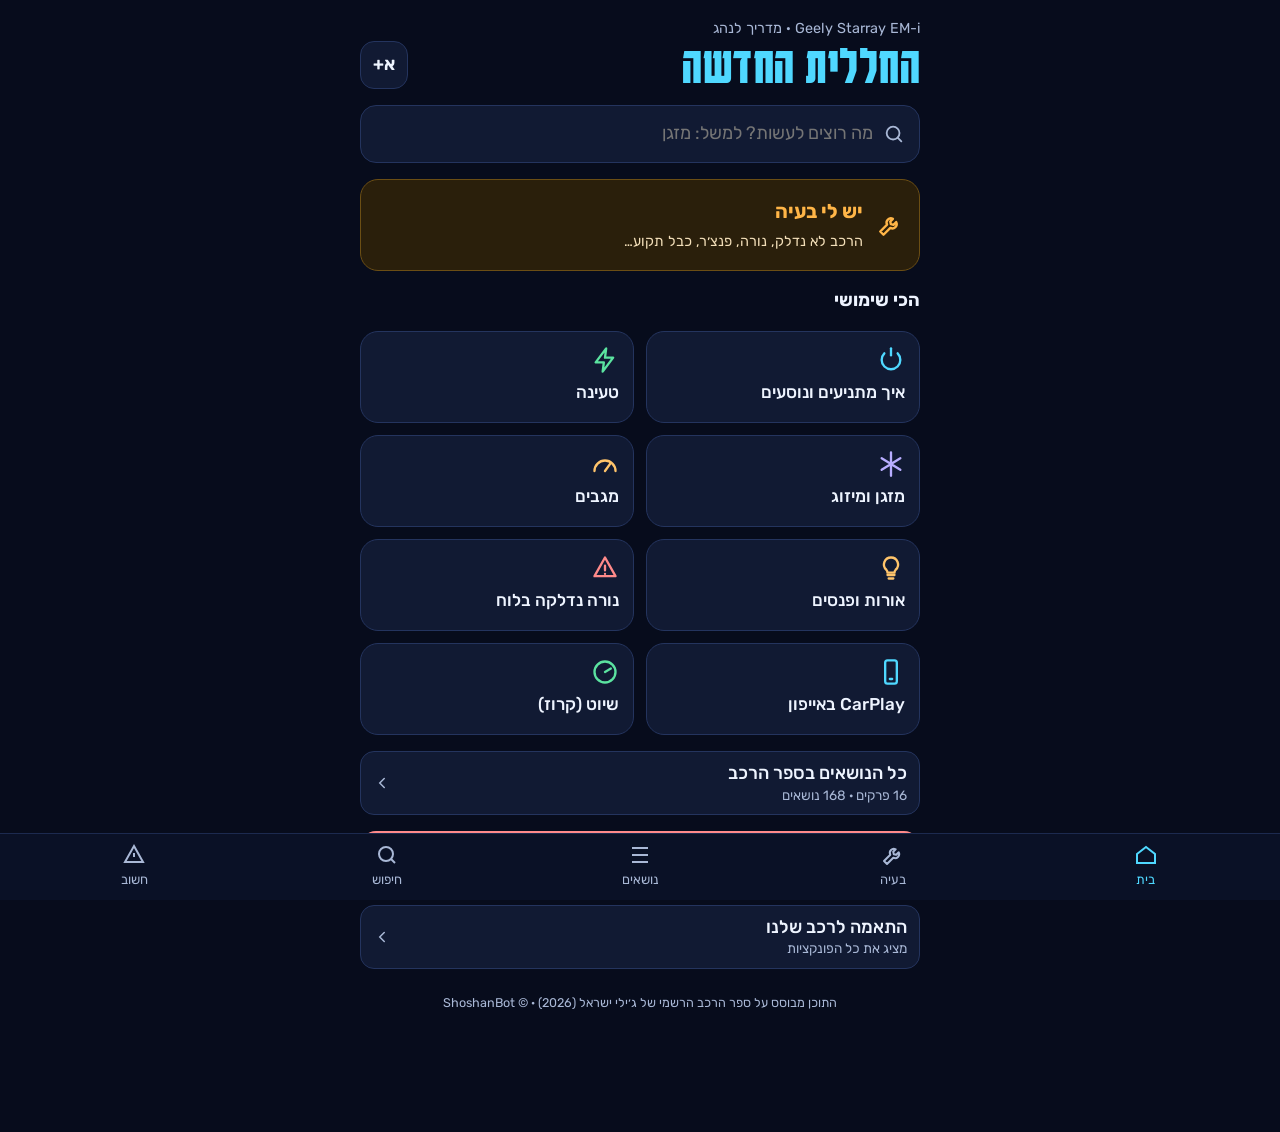
==== starray/index.html @ 2df51209 "Add starray: Hebrew car guide PWA for Geely Starray EM-i (separate app under /starray/) Co-Authored-" ====
<!doctype html>
<html lang="he" dir="rtl">
<head>
<meta charset="utf-8">
<meta name="viewport" content="width=device-width, initial-scale=1, viewport-fit=cover">
<title>החללית החדשה</title>
<meta name="claude:viewport-fit-sides" content="cover">
<meta name="apple-mobile-web-app-capable" content="yes">
<meta name="apple-mobile-web-app-status-bar-style" content="black-translucent">
<meta name="apple-mobile-web-app-title" content="החללית">
<meta name="theme-color" content="#070C1C">
<link rel="manifest" href="manifest.webmanifest">
<link rel="apple-touch-icon" href="icon-180.png">
<link rel="preconnect" href="https://fonts.googleapis.com">
<link rel="preconnect" href="https://fonts.gstatic.com" crossorigin>
<link rel="stylesheet" href="https://fonts.googleapis.com/css2?family=Karantina:wght@700&family=Rubik:wght@400;500;700&display=swap">
<style>
/* Layout: one phone column, screens swapped by hash; fixed tab bar at the bottom. Single dark "cockpit at night" look. */
:root{
  --bg:#070C1C; --panel:#111A33; --panel-2:#0E1630; --line:#24345E; --ink:#EEF4FF; --muted:#A9B8D6;
  --signal:#4FD8FF; --signal-ink:#02202B; --ok:#5BE3A0; --ok-bg:#0F2A24; --ok-line:#1F5A49;
  --warn:#FFB547; --warn-bg:#2A1F0B; --warn-line:#6B4E14; --warn-ink:#F3DFB9;
  --bad:#FF8A8A; --bad-ink:#3A0A0A; --bad-bg:#2A0E12; --bad-line:#6B1F28;
  --violet:#B8ADFF; --violet-bg:#2A2350;
  --f-display:"Karantina","Rubik","Arial Hebrew",sans-serif;
  --f-body:"Rubik","Arial Hebrew","Segoe UI",Arial,sans-serif;
  --fs:18px;
  color-scheme:dark;
}
*,*::before,*::after{box-sizing:border-box}
[hidden]{display:none!important}
html{background:var(--bg);-webkit-text-size-adjust:100%}
body{margin:0;background:var(--bg);color:var(--ink);font-family:var(--f-body);font-size:var(--fs);line-height:1.55;
  padding-left:max(16px,env(safe-area-inset-left,0px));padding-right:max(16px,env(safe-area-inset-right,0px));padding-block:0}
body::before{content:"";position:fixed;inset:0 0 auto;height:env(safe-area-inset-top,0px);z-index:10;background:var(--bg)}
.wrap{max-width:560px;margin:0 auto;padding-block:18px 120px;display:flex;flex-direction:column;gap:16px}
a{color:var(--signal)}
button{font:inherit;color:inherit}
:focus-visible{outline:3px solid var(--signal);outline-offset:2px;border-radius:8px}
h1,h2,h3{margin:0;text-wrap:balance}
.brand{display:flex;align-items:flex-end;justify-content:space-between;gap:12px}
.brand h1{font-family:var(--f-display);font-size:3em;line-height:.9;color:var(--signal);font-weight:700;letter-spacing:.5px}
.sub{color:var(--muted);font-size:.8em}
.title{font-family:var(--f-display);font-size:2.4em;line-height:1;color:var(--signal)}
.iconbtn{min-width:48px;height:48px;border-radius:14px;background:var(--panel);border:1px solid var(--line);display:inline-flex;align-items:center;justify-content:center;cursor:pointer;padding:0 10px;font-weight:700;color:var(--ink)}
.search{display:flex;align-items:center;gap:10px;background:var(--panel);border:1px solid var(--line);border-radius:16px;padding:0 14px;min-height:58px}
.search input{flex:1;min-width:0;background:transparent;border:0;color:var(--ink);font:inherit;font-size:1em;outline:none;padding:12px 0}
.search:focus-within{border-color:var(--signal)}
.alert{display:flex;gap:12px;align-items:center;border-radius:16px;padding:14px 16px;text-decoration:none}
.alert.warn{background:var(--warn-bg);border:1px solid var(--warn-line);color:var(--warn-ink)}
.alert.bad{background:var(--bad-bg);border:1px solid var(--bad-line);color:var(--bad)}
.alert strong{display:block}
.h2{font-size:1em;font-weight:700;color:var(--ink)}
.tiles{display:grid;grid-template-columns:repeat(2,minmax(0,1fr));gap:12px}
.tile{display:flex;flex-direction:column;gap:8px;text-decoration:none;color:var(--ink);background:var(--panel);border:1px solid var(--line);border-radius:18px;padding:14px;min-height:92px}
.tile span{font-weight:500;font-size:.95em;line-height:1.25}
.row{display:flex;align-items:center;gap:12px;text-decoration:none;color:var(--ink);background:var(--panel);border:1px solid var(--line);border-radius:14px;padding:10px 12px;min-height:60px}
.row .txt{display:flex;flex-direction:column;flex:1;min-width:0}
.row .t{font-weight:500;line-height:1.3}
.row .d{font-size:.75em;color:var(--muted);line-height:1.35}
.chev{flex-shrink:0;color:var(--muted)}
.badge{width:38px;height:38px;border-radius:11px;display:flex;align-items:center;justify-content:center;font-weight:700;flex-shrink:0;font-size:.85em}
.thumb{width:92px;height:62px;object-fit:cover;border-radius:10px;flex-shrink:0;background:#E9EEF4}
.thumb.none{display:flex;align-items:center;justify-content:center;background:var(--panel-2);border:1px dashed var(--line);color:var(--muted)}
.list{display:flex;flex-direction:column;gap:10px}
.sos{display:flex;align-items:center;justify-content:center;gap:10px;text-decoration:none;color:var(--bad-ink);background:var(--bad);border-radius:16px;min-height:58px;font-weight:700;font-size:1.05em}
.back{display:inline-flex;align-items:center;gap:6px;color:var(--muted);text-decoration:none;min-height:44px;font-size:.9em}
.top{display:flex;align-items:center;justify-content:space-between;gap:8px}
.pills{display:flex;gap:8px;flex-wrap:wrap}
.pill{font-size:.72em;color:var(--muted);background:var(--panel);border:1px solid var(--line);border-radius:999px;padding:3px 11px}
.lead{margin:0;font-size:1.05em;line-height:1.55}
figure{margin:0;display:flex;flex-direction:column;gap:6px}
figure img{width:100%;height:auto;border-radius:16px;display:block;background:#E9EEF4;cursor:zoom-in}
figcaption{font-size:.72em;color:var(--muted)}
.steps{margin:0;padding:0;list-style:none;display:flex;flex-direction:column;gap:12px}
.steps li{display:flex;gap:12px;align-items:flex-start}
.num{width:30px;height:30px;border-radius:50%;background:var(--signal);color:var(--signal-ink);font-weight:700;display:flex;align-items:center;justify-content:center;flex-shrink:0;font-size:.85em;margin-top:1px}
.note{display:flex;gap:10px;border-radius:14px;padding:12px 14px;line-height:1.5}
.note svg{flex-shrink:0;margin-top:3px}
.note.w{background:var(--warn-bg);border:1px solid var(--warn-line);color:var(--warn-ink)}
.note.t{background:var(--ok-bg);border:1px solid var(--ok-line);color:#CDEFE2}
.chips{display:flex;gap:8px;flex-wrap:wrap}
.chip{font-size:.85em;color:var(--ink);text-decoration:none;background:var(--panel);border:1px solid var(--line);border-radius:999px;padding:8px 14px}
.pager{display:grid;grid-template-columns:repeat(2,minmax(0,1fr));gap:10px}
.pager a{display:flex;align-items:center;justify-content:center;text-align:center;min-height:54px;border-radius:14px;text-decoration:none;font-size:.85em;padding:6px 10px;line-height:1.25}
.pager .prev{background:var(--panel);border:1px solid var(--line);color:var(--ink)}
.pager .next{background:var(--signal);color:var(--signal-ink);font-weight:700}
.star.on svg{fill:var(--warn)}
.res mark{background:transparent;color:var(--signal);font-weight:700}
.empty{color:var(--muted);text-align:center;padding:24px 8px}
.group{display:flex;flex-direction:column;background:var(--panel);border:1px solid var(--line);border-radius:14px}
.group>div{display:flex;justify-content:space-between;align-items:center;gap:10px;padding:12px 14px;border-bottom:1px solid var(--line)}
.group>div:last-child{border-bottom:0}
.callgrid{display:grid;grid-template-columns:repeat(2,minmax(0,1fr));gap:10px}
.call{display:flex;flex-direction:column;gap:2px;text-decoration:none;color:var(--ink);background:var(--panel);border:1px solid var(--line);border-radius:14px;padding:12px;min-height:68px}
.call.red{background:var(--bad);color:var(--bad-ink);border-color:var(--bad)}
.call strong{font-size:.95em}
.call .n{font-size:.85em;opacity:.85;direction:ltr;text-align:right;font-variant-numeric:tabular-nums}
.lights{display:flex;flex-direction:column;gap:8px}
.light{display:flex;align-items:center;gap:12px;border-radius:14px;padding:12px 14px}
.dot{width:16px;height:16px;border-radius:50%;flex-shrink:0}
.form{display:flex;flex-direction:column;gap:12px;background:var(--panel-2);border:1px solid var(--line);border-radius:16px;padding:14px}
.form label{display:flex;flex-direction:column;gap:4px;font-size:.8em;color:var(--muted)}
.form input{font:inherit;font-size:1.1em;color:var(--ink);background:var(--panel);border:1px solid var(--line);border-radius:10px;padding:10px 12px;min-height:48px}
.btn{min-height:50px;border-radius:14px;border:0;background:var(--signal);color:var(--signal-ink);font-weight:700;cursor:pointer;padding:0 18px}
.btn.ghost{background:var(--panel);border:1px solid var(--line);color:var(--ink);font-weight:500}
.foot{color:var(--muted);font-size:.7em;text-align:center;padding-top:8px}
.probbtn{display:flex;align-items:center;gap:14px;text-decoration:none;color:var(--warn-ink);background:var(--warn-bg);border:1px solid var(--warn-line);border-radius:18px;padding:16px;min-height:72px}
.probbtn svg{color:var(--warn);flex-shrink:0}
.probbtn strong{display:block;font-size:1.1em;color:var(--warn)}
.probbtn span span{font-size:.8em}
.say{display:inline-flex;align-items:center;justify-content:center;gap:8px;align-self:flex-start}
.seg{display:grid;grid-template-columns:repeat(3,minmax(0,1fr));gap:8px}
.segb{display:flex;flex-direction:column;gap:2px;align-items:flex-start;text-align:right;background:var(--panel);border:1px solid var(--line);border-radius:14px;padding:10px;cursor:pointer;min-height:76px}
.segb span{font-size:.7em;color:var(--muted);line-height:1.3}
.segb.on{border:2px solid var(--signal);background:var(--panel-2)}
.segb.on strong{color:var(--signal)}
.sw{appearance:none;-webkit-appearance:none;width:52px;height:30px;border-radius:999px;background:var(--line);position:relative;cursor:pointer;flex-shrink:0;margin:0}
.sw::after{content:"";position:absolute;top:3px;right:3px;width:24px;height:24px;border-radius:50%;background:var(--ink);transition:transform .15s}
.sw:checked{background:var(--ok)}
.sw:checked::after{transform:translateX(-22px)}
nav.tabs{position:fixed;left:0;right:0;bottom:0;z-index:20;display:grid;grid-template-columns:repeat(5,minmax(0,1fr));background:#0A1126;border-top:1px solid #1C2A4F;
  padding:6px max(8px,env(safe-area-inset-right,0px)) calc(6px + env(safe-area-inset-bottom,0px)) max(8px,env(safe-area-inset-left,0px))}
nav.tabs a{display:flex;flex-direction:column;align-items:center;justify-content:center;gap:3px;min-height:54px;text-decoration:none;color:var(--muted);font-size:13px}
nav.tabs a.on{color:var(--signal)}
.lb{position:fixed;inset:0;z-index:50;background:rgba(2,5,14,.96);display:flex;flex-direction:column;
  padding:calc(10px + env(safe-area-inset-top,0px)) max(10px,env(safe-area-inset-right,0px)) calc(10px + env(safe-area-inset-bottom,0px)) max(10px,env(safe-area-inset-left,0px))}
.lb .bar{display:flex;justify-content:space-between;gap:10px}
.lb .sc{flex:1;overflow:auto;-webkit-overflow-scrolling:touch;display:flex;align-items:flex-start;justify-content:center;margin-top:10px}
.lb img{width:100%;max-width:none;height:auto;border-radius:8px;background:#fff}
.lb.big img{width:220%}
@media (prefers-reduced-motion:no-preference){.screen{animation:in .18s ease-out}@keyframes in{from{opacity:.4;transform:translateY(4px)}to{opacity:1;transform:none}}}
</style>

<style>:root{padding-top:env(safe-area-inset-top,0px);padding-bottom:env(safe-area-inset-bottom,0px)}img{max-width:100%}</style>
</head>
<body>
<div class="wrap" id="app" dir="rtl"></div>
<nav class="tabs" dir="rtl" aria-label="ניווט ראשי">
  <a href="#home" data-tab="home"><svg aria-hidden="true" width="24" height="24" viewBox="0 0 24 24" fill="none" stroke="currentColor" stroke-width="2"><path d="M3 11l9-7 9 7v9H3z"/></svg>בית</a>
  <a href="#problems" data-tab="problems"><svg aria-hidden="true" width="24" height="24" viewBox="0 0 24 24" fill="none" stroke="currentColor" stroke-width="2" stroke-linecap="round" stroke-linejoin="round"><path d="M14.7 6.3a4 4 0 0 0-5.4 5.4L3 18l3 3 6.3-6.3a4 4 0 0 0 5.4-5.4l-2.5 2.5-2.4-.6-.6-2.4z"/></svg>בעיה</a>
  <a href="#topics" data-tab="topics"><svg aria-hidden="true" width="24" height="24" viewBox="0 0 24 24" fill="none" stroke="currentColor" stroke-width="2"><path d="M4 5h16M4 12h16M4 19h16"/></svg>נושאים</a>
  <a href="#search" data-tab="search"><svg aria-hidden="true" width="24" height="24" viewBox="0 0 24 24" fill="none" stroke="currentColor" stroke-width="2"><circle cx="11" cy="11" r="7"/><path d="M20 20l-4-4"/></svg>חיפוש</a>
  <a href="#important" data-tab="important"><svg aria-hidden="true" width="24" height="24" viewBox="0 0 24 24" fill="none" stroke="currentColor" stroke-width="2"><path d="M12 3l9 16H3z"/><path d="M12 10v4M12 17h.01"/></svg>חשוב</a>
</nav>
<div class="lb" id="lb" hidden dir="rtl">
  <div class="bar"><button class="iconbtn" id="lbClose" type="button">סגור ✕</button><button class="iconbtn" id="lbZoom" type="button">הגדל</button></div>
  <div class="sc"><img id="lbImg" alt=""></div>
</div>

<script id="data" type="application/json">{"chapters": [{"name": "מידע כללי", "sub": "סקירת הרכב מבחוץ ומבפנים"}, {"name": "נהיגה בטוחה", "sub": "חגורות, כריות אוויר, ילדים"}, {"name": "כניסה ויציאה", "sub": "מפתח, נעילה, תא מטען"}, {"name": "לפני הנהיגה", "sub": "מושב, הגה, מראות, מגבים"}, {"name": "תאורה", "sub": "אורות, איתות, מהבהבים"}, {"name": "לוח מחוונים", "sub": "שעונים ונורות אזהרה"}, {"name": "הכרת הרכב", "sub": "חימום מושבים, טעינת טלפון"}, {"name": "התנעה ונהיגה", "sub": "הילוכים, מצבי נהיגה, בלמים"}, {"name": "מערכות עזר לנהיגה", "sub": "שיוט, נתיב, התרעות"}, {"name": "עזר חניה", "sub": "חיישנים ומצלמות"}, {"name": "מיזוג אוויר", "sub": "מזגן, הפשרה, אוורור"}, {"name": "מולטימדיה", "sub": "ניווט, טלפון, CarPlay"}, {"name": "טעינה", "sub": "טעינה, אנרגיה, תזמון"}, {"name": "שירות ותחזוקה", "sub": "נוזלים, צמיגים, נתיכים"}, {"name": "במקרה חירום", "sub": "פנצ'ר, גרירה, התנעה"}, {"name": "מפרט טכני", "sub": "מידות ונתונים"}], "items": [{"id": 1, "ci": 0, "title": "הקדמה", "page": 5, "imgs": [], "s": "ספר הרכב מתאר את כל הגרסאות של הסטאריי. ייתכן שחלק מהדברים לא קיימים ברכב שלכם, או נראים מעט אחרת אחרי עדכון תוכנה.", "st": ["ברכב שני מצברים: סוללה גדולה שמניעה את הרכב, ומצבר קטן של 12V להפעלת האורות, המסך והמערכות.", "כדאי לצאת לנסיעה עם סוללה טעונה. כשהסוללה מתרוקנת, הרכב ממשיך לנסוע על המנוע בבנזין.", "עדכוני תוכנה מגיעים לרכב באוויר. לפני כל עדכון מופיעה במסך בקשת אישור."], "w": ["הרכב מכיל רכיבי מתח גבוה (בצבע כתום). לא נוגעים ולא מפרקים אותם."], "t": "", "k": "הקדמה עדכון תוכנה מצבר סוללה גרסה", "tbl": false}, {"id": 2, "ci": 0, "title": "מידע חשוב לתשומת לבך", "page": 7, "imgs": [], "s": "בספר מופיעים כמה סימנים קבועים שעוזרים להבין עד כמה משהו חשוב.", "st": ["אזהרה – עלול לגרום לפציעה קשה. חשוב מאוד להקפיד.", "מתח גבוה – נוגע לחלקי החשמל של הרכב. אסור לגעת.", "זהירות – עלול לגרום נזק לרכב."], "w": [], "t": "", "k": "סימנים אזהרה זהירות מתח גבוה", "tbl": false}, {"id": 3, "ci": 0, "title": "תיאור", "page": 8, "imgs": [], "s": "הסבר לסימנים שבאיורים ובכותרות של הספר.", "st": ["כוכבית (*) ליד שם של פונקציה פירושה שהיא קיימת רק בחלק מהדגמים.", "חץ ישר באיור מראה לאן להזיז. חץ מעוגל מראה לאן לסובב."], "w": [], "t": "", "k": "כוכבית סימנים איורים", "tbl": false}, {"id": 4, "ci": 0, "title": "מקליט נתוני אירועים (EDR)", "page": 8, "imgs": [], "s": "ברכב יש 'קופסה שחורה' (EDR) ששומרת נתונים ברגע של תאונה, כמו מהירות והאם בלמו.", "st": ["המידע נשמר רק בתאונה, ולא בנסיעה רגילה.", "רק גורם מורשה עם ציוד מיוחד יכול לקרוא אותו."], "w": [], "t": "", "k": "קופסה שחורה EDR תאונה נתונים", "tbl": false}, {"id": 5, "ci": 0, "title": "סקירה כללית", "page": 9, "imgs": ["f005_1.jpg"], "s": "מפה של הרכב מבחוץ – מה נמצא איפה.", "st": ["שקע הטעינה החשמלית ופתח הדלק נמצאים בצדדים שונים של הרכב – כדאי לזכור איזה בצד שמאל ואיזה בימין.", "מאחור: מגב אחורי ופנס אחורי משולב.", "בחזית ומאחור יש כיסוי קטן לווו גרירה."], "w": [], "t": "", "k": "חוץ שקע טעינה פתח דלק מראות מגב סקירה", "tbl": false}, {"id": 6, "ci": 0, "title": "סקירת פנים הרכב", "page": 10, "imgs": ["f006_1.jpg"], "s": "מפה של תא הנהג – איפה כל דבר.", "st": ["משמאל להגה – ידית התאורה והמגבים.", "מול הנהג – מסך המחוונים (מהירות, טווח, נוריות).", "באמצע – המסך הגדול של המולטימדיה, דרכו שולטים כמעט בהכול.", "בורר ההילוכים, משטח טעינה אלחוטית לטלפון ומחזיקי כוסות – בקונסולה.", "ידית פתיחת מכסה המנוע – למטה, משמאל לנהג."], "w": [], "t": "", "k": "פנים לוח מסך הגה בורר הילוכים תא כפפות", "tbl": false}, {"id": 7, "ci": 0, "title": "תא מנוע – מבט קדמי", "page": 11, "imgs": ["f007_1.jpg"], "s": "מה רואים כשפותחים את מכסה המנוע.", "st": ["מיכל נוזל לשמשות – זה המיכל היחיד שממלאים בעצמכם.", "מיכל נוזל קירור, נוזל בלמים ושמן מנוע – בודקים רק במוסך או לפי הוראה.", "תיבת נתיכים קדמית."], "w": ["לא לפתוח את מיכל נוזל הקירור כשהמנוע חם."], "t": "", "k": "מכסה מנוע מנוע נוזלים שמן מים מגבים", "tbl": false}, {"id": 8, "ci": 1, "title": "חגורת בטיחות", "page": 12, "imgs": ["f008_1.jpg"], "s": "כל מי שיושב ברכב חייב לחגור חגורה, גם במושב האחורי.", "st": ["יושבים זקוף, והגב צמוד למשענת.", "חגורת הכתף עוברת על הכתף ועל החזה, לא על הצוואר.", "חגורת המותניים צריכה להיות נמוכה, על האגן.", "החגורה צריכה להיות שטוחה, בלי פיתולים."], "w": ["חגורה אחת לאדם אחד בלבד, גם כשמדובר בילדים.", "לא להטות את המושב הרבה לאחור בזמן נסיעה."], "t": "אישה בהריון חוגרת רגיל, אבל את חגורת המותניים מתחת לבטן.", "k": "חגורה חגירה בטיחות הריון", "tbl": false}, {"id": 9, "ci": 1, "title": "חגורת בטיחות תלת נקודתית", "page": 13, "imgs": ["f009_1.jpg", "f009_2.jpg"], "s": "איך חוגרים נכון את החגורה.", "st": ["מושכים את החגורה לאט לרוחב הגוף.", "מכניסים את הלשונית לאבזם עד שנשמעת נקישה.", "מושכים קלות כדי לוודא שהחגורה ננעלה.", "כדי לשחרר, לוחצים על הכפתור האדום שבאבזם."], "w": ["לפני שסוגרים את הדלת, מוודאים שהחגורה לא נתפסה בה."], "t": "אם החגורה נתקעה, משחררים אותה מעט ומושכים שוב, הפעם לאט.", "k": "חגורה אבזם נתקעה שחרור", "tbl": false}, {"id": 10, "ci": 1, "title": "מערכת כריות אוויר", "page": 14, "imgs": [], "s": "כריות האוויר נועדו להוסיף על חגורת הבטיחות, לא להחליף אותה.", "st": ["שומרים מרחק של לפחות 25 ס\"מ מההגה ומלוח המכשירים.", "לא מניחים חפצים על ההגה או על לוח המכשירים שמול הנוסע.", "כרית אוויר שנפתחה מחליפים במוסך מורשה של ג'ילי."], "w": ["אסור להושיב תינוק או ילד במושב הקדמי כשכרית האוויר פועלת.", "כרית אוויר שזה עתה נפתחה חמה. לא לגעת בה."], "t": "", "k": "כרית אוויר airbag בטיחות", "tbl": false}, {"id": 11, "ci": 1, "title": "מיקום כריות האוויר", "page": 15, "imgs": ["f011_1.jpg", "f011_2.jpg", "f011_3.jpg"], "s": "כריות אוויר יש בהגה, מול הנוסע הקדמי ובצדדים.", "st": ["כרית קדמית – במרכז ההגה, ועוד אחת מעל תא הכפפות.", "כריות צד ווילון – בדלתות ובתקרה, להגנה במכה מהצד."], "w": ["לא להישען על לוח המכשירים ולא לשבת על קצה המושב.", "אחרי מכה בחזית, גם אם הכריות לא נפתחו, כדאי לבדוק את הרכב במוסך."], "t": "", "k": "כריות אוויר מיקום צד וילון", "tbl": false}, {"id": 12, "ci": 1, "title": "פתיחת כרית אוויר", "page": 18, "imgs": ["f012_1.jpg", "f012_2.jpg"], "s": "מתי כריות האוויר נפתחות ומתי לא.", "st": ["הכריות הקדמיות נפתחות במכה חזיתית חזקה, ממהירות של בערך 25 קמ\"ש ומעלה.", "כריות הצד נפתחות במכה חזקה מהצד.", "במכה מאחור, במכה קלה או בהתהפכות הן לא בהכרח ייפתחו."], "w": [], "t": "", "k": "כרית אוויר נפתחה תאונה", "tbl": false}, {"id": 13, "ci": 1, "title": "נטרול כרית אוויר", "page": 19, "imgs": ["f013_1.jpg", "f013_2.jpg", "f013_3.jpg"], "s": "כשמושב ילד מותקן מקדימה עם הפנים אחורה, חובה לכבות את כרית האוויר של הנוסע.", "st": ["מכניסים את המפתח המכני למתג כרית האוויר של הנוסע.", "מסובבים את המתג ל-OFF.", "בודקים שנורית הכרית מראה שהיא כבויה.", "כשמוציאים את מושב הילד, מחזירים מיד ל-ON."], "w": ["כשמבוגר יושב מקדימה, הכרית חייבת להיות במצב ON."], "t": "", "k": "כרית אוויר נוסע כיבוי ניתוק מושב ילד", "tbl": false}, {"id": 14, "ci": 1, "title": "בחירת מושב בטיחות לילדים", "page": 21, "imgs": [], "s": "איזה מושב ילד מתאים לאיזה מקום ברכב.", "st": ["המקום הבטוח ביותר לילד הוא המושב האחורי.", "לפני ההתקנה מזיזים את משענת הגב למצב זקוף.", "אם משענת הראש מפריעה, אפשר להוציא אותה, אבל רק כשמושב הילד הוא עם משענת גב.", "את הטבלה המלאה של מה מותר בכל מושב יש בעמוד 21."], "w": ["מושב ילד עם הפנים אחורה מקדימה – רק כשכרית האוויר כבויה."], "t": "", "k": "מושב ילד בחירה בוסטר טבלה", "tbl": false}, {"id": 15, "ci": 1, "title": "שימוש במושבי בטיחות לילדים", "page": 24, "imgs": [], "s": "תינוקות וילדים נוסעים תמיד במושב בטיחות מתאים לגיל ולמשקל.", "st": ["ילד גדול שכבר יצא ממושב הבטיחות יושב עמוק במושב וחוגר חגורה רגילה.", "החגורה לא עוברת על הפנים או על הצוואר, אלא נמוך על הירכיים."], "w": ["אסור להחזיק תינוק על הידיים בזמן נסיעה.", "לא משאירים ילד לבד ברכב."], "t": "", "k": "ילדים תינוק מושב בטיחות", "tbl": false}, {"id": 16, "ci": 1, "title": "התקנת מושב בטיחות לילד", "page": 25, "imgs": ["f016_1.jpg", "f016_2.jpg", "f016_3.jpg"], "s": "התקנה של מושב ילד מאחור, לפי ההוראות של יצרן המושב.", "st": ["קוראים את הוראות מושב הילד לפני ההתקנה.", "מחברים לעוגני ISOFIX שבין המושב למשענת.", "אם יש רצועה עליונה, מחברים אותה לעוגן שמאחורי המושב.", "מוודאים שהמושב יציב ולא זז."], "w": ["מקדימה, עם הפנים אחורה, רק כשכרית האוויר כבויה."], "t": "", "k": "התקנה מושב ילד ISOFIX עוגן", "tbl": false}, {"id": 17, "ci": 1, "title": "נעילת בטיחות ילדים", "page": 30, "imgs": ["f017_1.jpg"], "s": "נעילת ילדים בדלתות האחוריות: הדלת לא נפתחת מבפנים.", "st": ["פותחים את הדלת האחורית ומוצאים את המתג הקטן בקצה הדלת.", "מכניסים אליו את המפתח המכני ומסובבים לכיוון החץ.", "סוגרים את הדלת ובודקים שהיא לא נפתחת מבפנים."], "w": [], "t": "הדלת עדיין נפתחת רגיל מבחוץ.", "k": "נעילת ילדים דלת אחורית", "tbl": false}, {"id": 18, "ci": 2, "title": "איתור הרכב", "page": 31, "imgs": ["f018_1.jpg"], "s": "שכחתם איפה חניתם? אפשר לגרום לרכב לצפור ולהבהב.", "st": ["לוחצים פעמיים ברצף על כפתור הנעילה (המנעול) שבמפתח.", "הרכב מהבהב ומשמיע צליל, וכך קל לזהות אותו."], "w": [], "t": "במסך המולטימדיה, תחת הגדרות רכב ← בקרת רכב ← העדפות, בוחרים איך הרכב יסמן את עצמו.", "k": "איפה חניתי למצוא את הרכב צפצוף איתור", "tbl": false}, {"id": 19, "ci": 2, "title": "נעילה ופתיחה באמצעות מפתח", "page": 31, "imgs": ["f019_1.jpg", "f019_2.jpg", "f019_3.jpg"], "s": "במפתח החכם יש ארבעה כפתורים, ובתוכו מסתתר מפתח מכני לחירום.", "st": ["כפתור המנעול – נעילה. כשהרכב ננעל, האיתותים מהבהבים ונשמע צליל.", "כפתור המנעול הפתוח – פתיחת הדלתות.", "כפתור תא המטען – לחיצה ארוכה פותחת אותו.", "בתוך המפתח יש מפתח מכני, לשימוש כשהסוללה של המפתח ריקה."], "w": ["אם המפתח אבד או נגנב, פונים מיד למוסך של ג'ילי. הם יבטלו את המפתח ויכינו מפתח חדש, וזה לוקח זמן."], "t": "", "k": "מפתח שלט נעילה פתיחה כפתורים", "tbl": false}, {"id": 20, "ci": 2, "title": "נעילה ופתיחה ללא מפתח", "page": 33, "imgs": ["f020_1.jpg", "f020_2.jpg", "f020_3.jpg"], "s": "אפשר לפתוח ולנעול את הרכב בלי להוציא את המפתח מהכיס.", "st": ["מתקרבים לרכב כשהמפתח בכיס או בתיק.", "נוגעים באזור החיישן שבידית של דלת הנהג. הידית יוצאת החוצה והדלתות נפתחות.", "בגרסאות מסוימות הרכב נפתח לבד כשמתקרבים אליו."], "w": [], "t": "במסך, תחת הגדרות רכב ← בקרת רכב ← דלתות וחלונות, בוחרים אם ייפתחו רק דלת הנהג או כל הדלתות.", "k": "כניסה ללא מפתח ידית קיילס", "tbl": false}, {"id": 21, "ci": 2, "title": "נעילה מרכזית", "page": 35, "imgs": ["f021_1.jpg"], "s": "כפתור שנמצא בתוך הרכב ונועל או פותח את כל הדלתות בבת אחת.", "st": ["כשכל הדלתות סגורות, לחיצה על הכפתור נועלת את כולן.", "לחיצה נוספת פותחת את כולן."], "w": ["כשהאזעקה דרוכה, לא ניתן לפתוח את הנעילה מבפנים."], "t": "", "k": "נעילה מרכזית כפתור דלתות", "tbl": false}, {"id": 22, "ci": 2, "title": "נעילה אוטומטית", "page": 36, "imgs": [], "s": "הרכב נועל ופותח את הדלתות לבד במצבים מסוימים.", "st": ["פתחתם עם השלט ולא פתחתם אף דלת? אחרי זמן קצר הרכב יינעל שוב לבד.", "בנסיעה, מעל 7 קמ\"ש, כל הדלתות ננעלות.", "בתאונה קשה הדלתות נפתחות לבד, כדי שאפשר יהיה לצאת.", "אפשר להגדיר שהדלתות ייפתחו כשמעבירים להילוך P."], "w": [], "t": "", "k": "נעילה אוטומטית ננעל לבד", "tbl": false}, {"id": 23, "ci": 2, "title": "ידית דלת", "page": 36, "imgs": ["f023_1.jpg", "f023_2.jpg"], "s": "איך פותחים את הדלת מבחוץ ומבפנים.", "st": ["מבחוץ: כשהרכב לא נעול, לוחצים על הידית והיא יוצאת החוצה. אז מושכים.", "מבפנים: מושכים את הידית הפנימית של הדלת."], "w": [], "t": "", "k": "ידית דלת פתיחה", "tbl": false}, {"id": 24, "ci": 2, "title": "עזר בכניסה לרכב", "page": 37, "imgs": ["f024_1.jpg"], "s": "המושב מתרחק לאחור כשפותחים את הדלת, כדי שיהיה קל להיכנס ולצאת.", "st": ["פותחים את דלת הנהג, והמושב זז לאחור.", "סוגרים את הדלת, והמושב חוזר למקום שנשמר בזיכרון."], "w": [], "t": "מפעילים או מכבים במסך: הגדרות רכב ← בקרת רכב ← העדפות.", "k": "כניסה נוחה מושב זז יציאה קלה", "tbl": false}, {"id": 25, "ci": 2, "title": "מערכת למניעת שכחת ילדים ברכב", "page": 37, "imgs": ["f025_1.jpg"], "s": "מערכת שמזהה אם נשאר ילד או חיית מחמד ברכב אחרי שנעלתם אותו.", "st": ["אם מישהו נשאר ברכב נעול, הרכב צופר ומהבהב.", "במקביל נשלחת הודעה לטלפון."], "w": ["לעולם לא משאירים ילד או בעל חיים ברכב, גם אם המערכת פועלת."], "t": "הפעלה במסך: הגדרות רכב ← עזר לנהג ← תזכורת חכמה.", "k": "שכחת ילדים ילד ברכב כלב התראה", "tbl": false}, {"id": 26, "ci": 2, "title": "פתיחה וסגירה של תא המטען", "page": 38, "imgs": ["f026_1.jpg", "f026_2.jpg", "f026_3.jpg"], "s": "יש כמה דרכים לפתוח את תא המטען.", "st": ["מהמפתח: לחיצה ארוכה על כפתור תא המטען.", "מבחוץ: כשהמפתח קרוב, לוחצים על המתג שמעל לוחית הרישוי.", "מבפנים: מחליקים למטה את המסך הראשי ולוחצים על 'תא מטען'.", "כדי לסגור, לוחצים על הכפתור שבדלת תא המטען."], "w": ["לפני שסוגרים, מוודאים שאף אחד לא עומד מתחת לדלת."], "t": "", "k": "תא מטען בגאז' פתיחה סגירה", "tbl": false}, {"id": 27, "ci": 2, "title": "מערכת מניעת גניבה", "page": 40, "imgs": ["f027_1.jpg"], "s": "ברכב יש אימובילייזר ואזעקה מקוריים.", "st": ["האזעקה נדרכת 30 שניות אחרי שנועלים את הרכב.", "כדי להפסיק אזעקה, פותחים עם המפתח או מתניעים את הרכב.", "הרכב לא מתניע? מניחים את המפתח על הסימון בתא שמתחת למשענת היד ומנסים שוב."], "w": ["לא משאירים את המפתח בתוך הרכב."], "t": "", "k": "אזעקה אימובילייזר גניבה לא מתניע", "tbl": false}, {"id": 28, "ci": 2, "title": "אחסון קדמי", "page": 41, "imgs": ["f028_1.jpg", "f028_2.jpg", "f028_3.jpg"], "s": "איפה אפשר לשים דברים בחלק הקדמי של הרכב.", "st": ["תאים בדלתות.", "מחזיקי כוסות בקונסולה.", "תא מתחת למשענת היד – מרימים את המשענת.", "תא כפפות – לוחצים על הכפתור כדי לפתוח, ודוחפים כדי לסגור."], "w": ["לא פותחים את התא שבמשענת היד בזמן נסיעה."], "t": "", "k": "אחסון תא כפפות מחזיק כוסות", "tbl": false}, {"id": 29, "ci": 2, "title": "אחסון אחורי", "page": 43, "imgs": ["f029_1.jpg", "f029_2.jpg"], "s": "אחסון למושב האחורי.", "st": ["כיסים בגב המושבים הקדמיים – לדברים קלים, כמו מפות ועיתונים.", "תא בחלק האחורי של הקונסולה.", "משענת יד מקופלת באמצע המושב האחורי, ובתוכה מחזיקי כוסות."], "w": [], "t": "", "k": "אחסון אחורי משענת יד כוסות", "tbl": false}, {"id": 30, "ci": 2, "title": "אחסון בתא המטען", "page": 44, "imgs": ["f030_1.jpg", "f030_2.jpg"], "s": "תא המטען, כיסוי הכבודה ותא אחסון נסתר.", "st": ["מניחים דברים כבדים נמוך, קרוב ככל האפשר למושב האחורי.", "לא מעמיסים מעל גובה המשענת."], "w": ["לא מכניסים חיות מחמד לתא המטען."], "t": "", "k": "תא מטען בגאז' העמסה כיסוי", "tbl": false}, {"id": 31, "ci": 2, "title": "מסילות גג", "page": 45, "imgs": ["f031_1.jpg"], "s": "על מסילות הגג אפשר להתקין מנשא, עד 50 ק\"ג.", "st": ["משתמשים רק במנשא שמתאים לרכב, ומהדקים היטב את המטען.", "עם מטען על הגג נוהגים לאט, ונמנעים מבלימות חדות ומפניות חדות."], "w": ["לא עוברים את המשקל המותר."], "t": "", "k": "גגון מסילות גג מנשא", "tbl": false}, {"id": 32, "ci": 3, "title": "כוונון מושב הנהג", "page": 46, "imgs": ["f032_1.jpg", "f032_2.jpg", "f032_3.jpg"], "s": "כוונון המושב החשמלי נעשה עם המתגים שבצד המושב, או דרך המסך.", "st": ["מזיזים את המתג הארוך קדימה או אחורה, והמושב זז קדימה או אחורה.", "מרימים או מורידים את הקצה האחורי של המתג, והמושב עולה או יורד.", "מזיזים את המתג הקטן קדימה או אחורה, וזווית המשענת משתנה.", "אפשר לכוונן גם דרך המסך: הגדרות רכב ← בקרות רכב ← נוחות ← מושבים."], "w": ["לא מכוונים את המושב בזמן נסיעה.", "לא שמים חפצים מתחת למושב, כי הם עלולים להיתקע במנגנון."], "t": "תנוחה טובה: הגב צמוד למשענת, והברכיים מעט כפופות כשהדוושה לחוצה עד הסוף.", "k": "מושב כיסא גובה קדימה אחורה משענת", "tbl": false}, {"id": 33, "ci": 3, "title": "זיכרון מושב נהג", "page": 47, "imgs": ["f033_1.jpg", "f033_2.jpg", "f033_3.jpg"], "s": "הרכב שומר עד 3 תנוחות מושב, למשל אחת לכל נהג.", "st": ["מכוונים את המושב לתנוחה הנוחה.", "במסך נכנסים להגדרות רכב ← בקרות רכב ← נוחות ← מושבים.", "לוחצים Save והתנוחה נשמרת.", "כדי לחזור לתנוחה שמורה, לוחצים על הדמות שבראש המסך ובוחרים את הנהג."], "w": [], "t": "כשמזיזים את המושב בכפתורים, המסך מציע לשמור את התנוחה החדשה.", "k": "זיכרון מושב פרופיל נהג שמירה אבא אמא", "tbl": false}, {"id": 34, "ci": 3, "title": "צופר", "page": 48, "imgs": ["f034_1.jpg"], "s": "הצופר נמצא במרכז ההגה.", "st": ["לוחצים על אזור סמל הצופר שבמרכז ההגה."], "w": [], "t": "", "k": "צופר צפצפה הורן", "tbl": false}, {"id": 35, "ci": 3, "title": "חימום גלגל ההגה", "page": 49, "imgs": ["f035_1.jpg"], "s": "חימום ההגה שימושי בבקרים קרים, וההגה מתחמם תוך דקות ספורות.", "st": ["במסך נכנסים למיזוג.", "לוחצים על 'מושב'.", "לוחצים על חימום הגה. כל לחיצה מעבירה בין חלש, בינוני וחזק."], "w": [], "t": "נורית קטנה ליד הכפתור מראה באיזו עוצמה החימום פועל.", "k": "חימום הגה קור חורף", "tbl": false}, {"id": 36, "ci": 3, "title": "כוונון גלגל ההגה", "page": 49, "imgs": ["f036_1.jpg", "f036_2.jpg"], "s": "אפשר לקרב את ההגה או להרחיק אותו, ולהגביה או להנמיך אותו.", "st": ["מיישרים את ההגה כך שהגלגלים ישרים.", "משחררים את הידית שמתחת להגה, מורידים אותה עד הסוף.", "מזיזים את ההגה בשתי ידיים: קדימה או אחורה, למעלה או למטה.", "מרימים את הידית עד הסוף כדי לנעול."], "w": ["לא מכוונים את ההגה בנסיעה.", "אחרי הכוונון בודקים שההגה נעול וחזק במקום."], "t": "דרך המסך אפשר גם לבחור אם ההגה יהיה קל או כבד יותר.", "k": "הגה כוונון גובה ידית נעילה", "tbl": false}, {"id": 37, "ci": 3, "title": "לחצנים בגלגל ההגה", "page": 50, "imgs": ["f037_1.jpg", "f037_2.jpg", "f037_3.jpg"], "s": "הכפתורים שבצד שמאל של ההגה שולטים בשיוט, והכפתורים שבצד ימין שולטים במוזיקה ובטלפון.", "st": ["הכפתורים + ו- : משנים את מהירות השיוט, ב-5 קמ\"ש בכל לחיצה קצרה.", "כפתור ההמשך: מחזיר את השיוט למהירות שנקבעה קודם.", "כפתור הכוכב: מבצע פעולה שבוחרים במסך.", "בצד ימין: עוצמת קול, מעבר בין שירים ומענה לשיחות."], "w": [], "t": "מה יעשה כפתור הכוכב בוחרים במסך: הגדרות רכב ← בקרת רכב ← לחצני הגה.", "k": "כפתורים הגה שיוט ווליום שיחה", "tbl": false}, {"id": 38, "ci": 3, "title": "כוונון מראות צד", "page": 52, "imgs": ["f038_1.jpg", "f038_2.jpg", "f038_3.jpg"], "s": "כוונון המראות החיצוניות נעשה עם הכפתור שבדלת הנהג.", "st": ["הרכב צריך להיות דלוק.", "לוחצים על L למראה השמאלית, או על R למראה הימנית.", "מזיזים את הכפתור למעלה, למטה או לצדדים עד שרואים טוב.", "לוחצים שוב על L או על R כדי לסיים."], "w": ["מכוונים לפני הנסיעה, לא תוך כדי.", "אם יש קרח על המראות, לא מגרדים אותו. מפעילים את ההפשרה."], "t": "", "k": "מראות צד כוונון L R", "tbl": false}, {"id": 39, "ci": 3, "title": "קיפול מראות הצד", "page": 53, "imgs": ["f039_1.jpg", "f039_2.jpg", "f039_3.jpg"], "s": "קיפול של המראות החיצוניות, ידנית או בכפתור.", "st": ["לחיצה על L ועל R ביחד – המראות מתקפלות. לחיצה נוספת – הן נפתחות.", "אפשר להגדיר שהמראות יתקפלו לבד כשנועלים את הרכב.", "מראות מקופלות נפתחות לבד כשהמהירות עוברת 30 קמ\"ש."], "w": [], "t": "ההגדרה נמצאת במסך: הגדרות רכב ← בקרת רכב ← קיפול מראות.", "k": "קיפול מראות סגירת מראות חניה", "tbl": false}, {"id": 40, "ci": 3, "title": "כוונון המראה הפנימית", "page": 54, "imgs": ["f040_1.jpg", "f040_2.jpg"], "s": "המראה הפנימית מתכהה מעצמה כשרכב שמאחור מסנוור באורות.", "st": ["מכוונים את המראה בסיבוב עדין ביד.", "במראה ידנית: מושכים את הלשונית שבתחתית כדי להכהות אותה, ומחזירים כדי לבטל."], "w": [], "t": "", "k": "מראה פנימית סינוור לילה", "tbl": false}, {"id": 41, "ci": 3, "title": "פתיחה וסגירה של חלונות", "page": 55, "imgs": ["f041_1.jpg", "f041_2.jpg"], "s": "מתגי החלונות נמצאים בדלת הנהג. בכל דלת יש גם מתג לחלון שלה.", "st": ["לחיצה קלה כלפי מטה פותחת את החלון כל עוד מחזיקים.", "הרמה של המתג סוגרת את החלון.", "לחיצה או הרמה עד הסוף ושחרור – החלון נפתח או נסגר עד הסוף לבד.", "כפתור הנעילה מונע מהנוסעים מאחור להפעיל את החלונות שלהם."], "w": ["כשסוגרים חלון, מוודאים שאין יד או ראש בדרך.", "לא משאירים ילדים או בעלי חיים ברכב סגור."], "t": "", "k": "חלונות פתיחה סגירה נעילת חלונות ילדים", "tbl": false}, {"id": 42, "ci": 3, "title": "חלון גג פנורמי", "page": 57, "imgs": ["f042_1.jpg", "f042_2.jpg", "f042_3.jpg"], "s": "פתיחה וסגירה של חלון הגג נעשות דרך המסך.", "st": ["הרכב צריך להיות דלוק.", "במסך בוחרים חלון גג, ואז פתיחה, סגירה או וילון."], "w": ["לא מוציאים ראש או ידיים מחלון הגג.", "כשיש קרח על חלון הגג, לא פותחים אותו."], "t": "", "k": "חלון גג גג פנורמי וילון שמש", "tbl": false}, {"id": 43, "ci": 3, "title": "מתג מגבים", "page": 63, "imgs": ["f043_1.jpg", "f043_2.jpg"], "s": "המגבים נשלטים מהידית שמשמאל להגה, אותה ידית שמפעילה גם את האורות.", "st": ["מסובבים את הטבעת שבקצה הידית: AUTO – המגבים מזהים גשם לבד. LO – ניגוב איטי. HI – ניגוב מהיר. OFF – כבוי.", "לחיצה קלה על הכפתור שבקצה הידית – ניגוב אחד.", "לחיצה עמוקה – מים על השמשה וניגוב. כשמשחררים, המגבים מנגבים עוד כמה פעמים.", "המגב האחורי: דוחפים את המתג לכיוון C כדי להפעיל, ולכיוון B כדי לעצור. החזקה ממושכת שוטפת את השמשה האחורית."], "w": ["לא מפעילים מגבים על שמשה יבשה או מאובקת, זה שורט את הזכוכית. שוטפים קודם."], "t": "כשקר, מתחת ל-4°, הרכב מחמם לבד את מתזי המים.", "k": "מגבים גשם שמשה ניגוב מתז מים מגב אחורי", "tbl": false}, {"id": 44, "ci": 4, "title": "מתג תאורה משולב", "page": 65, "imgs": ["f044_1.jpg", "f044_2.jpg", "f044_3.jpg"], "s": "האורות נשלטים מהידית שמשמאל להגה, דרך המסך, או לבד במצב אוטומטי.", "st": ["אור גבוה: דוחפים את הידית קדימה, הרחק מכם. מושכים אותה חזרה כדי לכבות.", "הבהוב באור גבוה: מושכים את הידית אליכם ומשחררים.", "איתות: ידית למטה – שמאלה, ידית למעלה – ימינה.", "אורות רגילים ואורות חניה מפעילים במסך: הגדרות רכב ← אורות ← אורות חיצוניים.", "מומלץ להשאיר את התאורה על אוטומטי. הרכב מדליק אותה לבד בחושך ובמנהרות."], "w": [], "t": "", "k": "אורות פנסים אור גבוה אוטומטי איתות וינקר", "tbl": false}, {"id": 45, "ci": 4, "title": "אורות דרך אוטומטיים (IHBC)", "page": 67, "imgs": ["f045_1.jpg"], "s": "תאורת ליווי: אחרי שמכבים את הרכב בלילה, הפנסים נשארים דלוקים עוד כמה שניות ומאירים את הדרך.", "st": ["במסך: הגדרות רכב ← אורות ← תאורת ליווי.", "בוחרים לכמה זמן הפנסים יישארו דלוקים, או 'כבוי'."], "w": [], "t": "", "k": "תאורת ליווי Follow me home פנסים אחרי כיבוי", "tbl": false}, {"id": 46, "ci": 4, "title": "תאורת פנים", "page": 69, "imgs": ["f046_1.jpg", "f046_2.jpg", "f046_3.jpg"], "s": "מנורות הקריאה שבתקרה.", "st": ["נוגעים במנורה או לוחצים על הכפתור שלה, והיא נדלקת או נכבית.", "יש כפתור נפרד לצד הנהג ולצד הנוסע, וכפתור שמדליק את כל התאורה בפנים."], "w": ["בלילה לא נוהגים עם אור דלוק בפנים, כי זה מסנוור.", "יוצאים מהרכב? מכבים את המנורות האחוריות, אחרת המצבר מתרוקן."], "t": "", "k": "תאורת פנים מנורה תקרה קריאה", "tbl": false}, {"id": 47, "ci": 4, "title": "תאורת חוץ", "page": 71, "imgs": ["f047_1.jpg"], "s": "הרכב מדליק את הפנסים כשמתקרבים אליו עם המפתח.", "st": ["במסך: הגדרות רכב ← אורות ← אפקטי תאורה.", "מפעילים את 'תאורה בעת התקרבות'."], "w": [], "t": "", "k": "תאורת חוץ קבלת פנים פנסים", "tbl": false}, {"id": 48, "ci": 4, "title": "מהבהבים (פנסי חירום)", "page": 72, "imgs": ["f048_1.jpg", "f048_2.jpg", "f048_3.jpg"], "s": "מהבהבים (וינקרים) מפעילים כשנעצרים בצד הדרך או כשיש סכנה לפניכם.", "st": ["לוחצים על הכפתור עם המשולש האדום, שנמצא בתקרה, ליד מנורות הקריאה.", "כל פנסי האיתות מהבהבים יחד.", "לוחצים שוב כדי לכבות."], "w": [], "t": "", "k": "מהבהבים וינקרים משולש חירום אורות חירום", "tbl": false}, {"id": 49, "ci": 5, "title": "סקירת לוח המחוונים", "page": 73, "imgs": ["f049_1.jpg", "f049_2.jpg", "f049_3.jpg"], "s": "מסך המחוונים שמול הנהג: מהירות, טווח, מצב נהיגה ומידע על הנסיעה.", "st": ["באמצע – מד מהירות.", "למעלה – שעה וטמפרטורה בחוץ.", "בצד – תפריט מידע: צריכת חשמל ודלק ממוצעת, ומרחק הנסיעה.", "מוצג גם מצב הנהיגה שבו נמצאים (חיסכון, רגיל, ספורט).", "כשהניווט פועל, ההנחיות מופיעות גם כאן."], "w": [], "t": "ההגדרות של התפריט (למשל, צריכה ב-50 או ב-100 הק\"מ האחרונים) נמצאות במסך: אנרגיה ← סטטיסטיקת נסיעה.", "k": "לוח מחוונים שעונים מהירות טווח צריכה", "tbl": false}, {"id": 50, "ci": 5, "title": "נורות אזהרה וביקורת", "page": 75, "imgs": ["f050_1.jpg", "f050_2.jpg", "f050_3.jpg", "f050_4.jpg"], "s": "נורה שנדלקת אומרת משהו לפי הצבע שלה. כאן מוצגות כל הנורות מהספר, בטבלה.", "st": ["אדום – בעיה רצינית. עוצרים במקום בטוח ומתקשרים לשירות.", "כתום או צהוב – צריך לבדוק בקרוב. אפשר להמשיך בזהירות.", "ירוק או כחול – מידע בלבד. משהו פועל, למשל אורות או איתות.", "READY ירוק – הרכב מוכן לנסיעה."], "w": ["נורת בלמים אדומה, טמפרטורה גבוהה או לחץ שמן נמוך – עוצרים ולא ממשיכים לנסוע."], "t": "אפשר להגדיל את טבלת הנורות שלמטה בצביטה של שתי אצבעות.", "k": "נורה נדלקה נורית אזהרה לוח שעונים אדום כתום צהוב סימן", "tbl": true}, {"id": 51, "ci": 6, "title": "טעינת טלפון בכבל", "page": 80, "imgs": ["f051_1.jpg", "f051_2.jpg"], "s": "שקעים לטעינת טלפון בכבל, מקדימה ומאחור.", "st": ["מקדימה: שקע USB-C לטעינה, ושקע USB רגיל שמחבר את הטלפון למולטימדיה (למשל ל-CarPlay).", "יש גם שקע חשמל לרכב, עד 120 ואט.", "מאחור: עוד שני שקעים לטעינת טלפונים."], "w": ["לא מחברים לשקעים מכשירים שצורכים הרבה חשמל, כמו קומקום או מייבש שיער."], "t": "", "k": "USB טעינת טלפון שקע מצית כבל", "tbl": false}, {"id": 52, "ci": 6, "title": "טעינת טלפון אלחוטית", "page": 81, "imgs": ["f052_1.jpg", "f052_2.jpg"], "s": "מניחים את הטלפון על המשטח שבקונסולה, והוא נטען בלי כבל.", "st": ["מניחים את הטלפון במרכז המשטח.", "אם הטעינה לא מתחילה, מזיזים מעט את הטלפון.", "מפעילים או מכבים: מחליקים למטה את המסך הראשי ובוחרים 'טעינה אלחוטית'."], "w": ["לא משאירים על המשטח כרטיס אשראי, תעודה או מפתח, כי הם עלולים להיפגע."], "t": "טלפון עם כיסוי עבה עלול לא להיטען.", "k": "טעינה אלחוטית טלפון משטח", "tbl": false}, {"id": 53, "ci": 6, "title": "בורר חכם", "page": 82, "imgs": ["f053_1.jpg", "f053_2.jpg"], "s": "גלגלת לשליטה מהירה, בעיקר בעוצמת הקול.", "st": ["מסובבים את הגלגלת כדי להגביר או להנמיך.", "לחיצה קצרה מפעילה פעולה שבחרתם מראש, למשל טמפרטורה או מאוורר.", "לחיצה ארוכה פותחת את ההגדרות של הגלגלת."], "w": [], "t": "", "k": "גלגלת ווליום עוצמה כפתור סיבובי בורר", "tbl": false}, {"id": 54, "ci": 6, "title": "סוכך שמש ומראת איפור", "page": 83, "imgs": ["f054_1.jpg", "f054_2.jpg"], "s": "סוכך השמש מגן מסינוור, ובתוכו יש מראה.", "st": ["מורידים את הסוכך כלפי מטה.", "כשהשמש מהצד, משחררים את הסוכך מהתפס ומסובבים אותו לכיוון החלון.", "מראת האיפור נפתחת כשמזיזים את המכסה שלה."], "w": [], "t": "", "k": "סוכך שמש מראה איפור סנוור", "tbl": false}, {"id": 55, "ci": 6, "title": "כוונון מושב הנוסע", "page": 83, "imgs": ["f055_1.jpg", "f055_2.jpg"], "s": "כוונון של מושב הנוסע שליד הנהג.", "st": ["מושב חשמלי: מזיזים את המתג קדימה או אחורה כדי להזיז את המושב, ואת המתג השני כדי לשנות את זווית הגב.", "מושב ידני: מרימים את הידית שמתחת למושב, מזיזים את המושב ומשחררים עד שנשמעת נקישה."], "w": [], "t": "", "k": "מושב נוסע כוונון", "tbl": false}, {"id": 56, "ci": 6, "title": "חימום מושבים קדמיים", "page": 84, "imgs": ["f056_1.jpg"], "s": "חימום של המושבים הקדמיים, בשלוש עוצמות או במצב אוטומטי.", "st": ["לוחצים על סמל המושב שבחלק העליון של המסך, בצד הנהג או בצד הנוסע.", "כל לחיצה מעבירה בין חלש, בינוני וחזק, ואז מכבה.", "אפשר גם דרך מסך המיזוג: לוחצים על 'מושב'."], "w": ["מי שלא מרגיש חום היטב, למשל בגלל תרופות או מחלה, לא משתמש בחימום."], "t": "", "k": "חימום מושב קר חורף", "tbl": false}, {"id": 57, "ci": 6, "title": "חימום מושב אחורי", "page": 85, "imgs": ["f057_1.jpg"], "s": "חימום המושב האחורי מופעל בכפתור שנמצא מאחור.", "st": ["לחיצה ראשונה – חימום חלש.", "לחיצה שנייה – חימום חזק.", "לחיצה שלישית – כבוי."], "w": ["לא כורעים על המושב ולא שוטפים אותו במים."], "t": "", "k": "חימום מושב אחורי", "tbl": false}, {"id": 58, "ci": 6, "title": "אוורור מושב קדמי", "page": 85, "imgs": ["f058_1.jpg"], "s": "אוורור (קירור) של המושבים הקדמיים, מצוין לקיץ.", "st": ["לוחצים על סמל המאוורר שליד המושב, בחלק העליון של המסך.", "כל לחיצה מעבירה בין חלש, בינוני וחזק, ואז מכבה."], "w": [], "t": "", "k": "אוורור מושב קירור קיץ חם", "tbl": false}, {"id": 59, "ci": 6, "title": "כוונון המושב האחורי", "page": 86, "imgs": ["f059_1.jpg", "f059_2.jpg"], "s": "אפשר לקפל את המושב האחורי כדי להגדיל את תא המטען, צד אחד או את שניהם.", "st": ["מורידים את משענת הראש האחורית עד הסוף.", "מושכים את ידית השחרור שבראש המשענת.", "מקפלים את המשענת קדימה.", "כדי להחזיר: דוחפים אחורה בחוזקה עד שהסימן האדום שבידית נעלם."], "w": ["אסור לשבת על מושב מקופל בזמן נסיעה."], "t": "", "k": "קיפול מושב אחורי הגדלת בגאז' ספסל", "tbl": false}, {"id": 60, "ci": 6, "title": "משענת ראש קדמית", "page": 87, "imgs": ["f060_1.jpg", "f060_2.jpg"], "s": "משענות הראש הקדמיות – לגובה של הראש.", "st": ["לוחצים ומחזיקים את הכפתור שבבסיס המשענת.", "מרימים או מורידים את המשענת ומשחררים את הכפתור.", "דוחפים קלות עד שנשמעת נקישה, וכך המשענת ננעלת."], "w": ["החלק העליון של המשענת צריך להיות בגובה של החלק העליון של הראש."], "t": "", "k": "משענת ראש גובה", "tbl": false}, {"id": 61, "ci": 6, "title": "משענות ראש אחוריות", "page": 88, "imgs": [], "s": "משענות הראש האחוריות מכוונים באותה דרך כמו הקדמיות.", "st": ["לוחצים ומחזיקים את הכפתור שבבסיס.", "מרימים או מורידים, משחררים ובודקים שהמשענת ננעלה."], "w": [], "t": "", "k": "משענת ראש אחורית", "tbl": false}, {"id": 62, "ci": 6, "title": "תצוגה עילית (HUD)", "page": 88, "imgs": ["f062_1.jpg", "f062_2.jpg", "f062_3.jpg"], "s": "התצוגה העילית (HUD) מקרינה את המהירות והניווט על השמשה, מול העיניים.", "st": ["מפעילים או מכבים במסך: הגדרות רכב ← בקרת רכב ← התאמת HUD.", "באותו מקום אפשר לשנות גובה, בהירות ומה יוצג."], "w": [], "t": "עם משקפי שמש מקוטבים התצוגה עלולה להיראות חלשה.", "k": "HUD תצוגה עילית שמשה מהירות", "tbl": false}, {"id": 63, "ci": 7, "title": "הנחיות לנהג", "page": 90, "imgs": ["f063_1.jpg"], "s": "כמה כללים לנהיגה נכונה, בעיקר בתקופה הראשונה עם הרכב.", "st": ["בכביש משובש, על מדרכה או בעלייה תלולה – נוהגים לאט, כדי לא לשרוט את תחתית הרכב.", "ב-500 הק\"מ הראשונים: לא לוחצים על הגז עד הסוף, ונוהגים בעדינות."], "w": ["כשהרכב עמוס במלואו, נוהגים בזהירות כפולה."], "t": "", "k": "הרצה רכב חדש הנחיות נהיגה", "tbl": false}, {"id": 64, "ci": 7, "title": "התנעה חכמה", "page": 93, "imgs": ["f064_1.jpg"], "s": "אין לרכב מפתח התנעה ואין כפתור התנעה. הוא מזהה את המפתח החכם כשהוא נמצא בתוכו.", "st": ["כשפותחים את הדלת, הרכב 'מתעורר': המסך, המיזוג והרדיו עובדים, אבל אי אפשר לנסוע (מצב ACC).", "לוחצים על הבלם ומעבירים להילוך, והרכב מוכן לנסיעה (READY).", "כשיוצאים ונועלים, הרכב נכבה לבד."], "w": [], "t": "", "k": "התנעה מפתח חכם ACC ON מצבי חשמל", "tbl": false}, {"id": 65, "ci": 7, "title": "התנעת הרכב", "page": 94, "imgs": ["f065_1.jpg", "f065_2.jpg"], "s": "איך יוצאים לנסיעה.", "st": ["המפתח החכם צריך להיות ברכב, למשל בכיס או בתיק.", "הרכב בהילוך P או N.", "לוחצים על דוושת הבלם ומחזיקים.", "מעבירים ל-D (קדימה) או ל-R (אחורה).", "כשבלוח מופיע READY בירוק, הרכב מוכן לנסיעה."], "w": ["לפני הנסיעה מכוונים את המושב, ההגה והמראות.", "לא מוציאים את המפתח מהרכב תוך כדי נסיעה."], "t": "הרכב שקט מאוד בחשמל. אם רואים READY, הוא מוכן גם אם לא שומעים מנוע.", "k": "התנעה להתניע איך נוסעים READY מתחילים", "tbl": false}, {"id": 66, "ci": 7, "title": "ידית הילוכים", "page": 95, "imgs": ["f066_1.jpg"], "s": "ידית ההילוכים נמצאת מימין להגה.", "st": ["ידית למעלה – R, נסיעה אחורה.", "ידית למטה – D, נסיעה קדימה.", "באמצע – N, ניוטרל.", "כפתור P שבקצה הידית – חניה."], "w": [], "t": "", "k": "ילוכים גיר ידית הילוכים P R N D", "tbl": false}, {"id": 67, "ci": 7, "title": "העברת הילוכים", "page": 96, "imgs": [], "s": "מתי להעביר לאיזה הילוך.", "st": ["חניה: עוצרים לגמרי, ואז לוחצים על P. במדרון מפעילים גם את בלם היד.", "קדימה: לוחצים על הבלם, מעבירים ל-D, משחררים את הבלם ונוגעים בעדינות בגז.", "אחורה: עוצרים לגמרי, לוחצים על הבלם ומעבירים ל-R."], "w": ["תמיד משלבים הילוך לפני שלוחצים על הגז, ולא תוך כדי.", "לא לוחצים על P בזמן נסיעה."], "t": "", "k": "העברת הילוכים חניה P רברס אחורה", "tbl": false}, {"id": 68, "ci": 7, "title": "מצבי נהיגה", "page": 96, "imgs": ["f068_1.jpg", "f068_2.jpg"], "s": "שלושה מצבי נהיגה: חיסכון, נוחות וספורט.", "st": ["במסך: הגדרות רכב ← נהיגה ← תצורת נהיגה.", "ECO – חיסכון בחשמל ובדלק. מתאים לנסיעה רגילה.", "נוחות (Comfort) – נסיעה רכה ונעימה.", "ספורט – תגובה מהירה יותר לגז."], "w": ["אם מפעילים 'עזיבת הרכב בלי כיבוי', לא משאירים בו ילדים לבד."], "t": "ברוב הזמן ECO או נוחות מספיקים בהחלט.", "k": "מצב נהיגה אקו ספורט נוחות חיסכון", "tbl": false}, {"id": 69, "ci": 7, "title": "בלם שירות", "page": 98, "imgs": ["f069_1.jpg"], "s": "הבלם הרגיל, דוושת הבלם.", "st": ["שומרים מרחק מהרכב שמלפנים.", "ב-500 הק\"מ הראשונים הבלמים עוד 'נכנסים לעבודה'. זה נורמלי שהם מעט חלשים יותר."], "w": ["שומעים חריקה מתכתית בבלימה? פונים למוסך."], "t": "", "k": "בלמים בלם דוושה", "tbl": false}, {"id": 70, "ci": 7, "title": "אחזור אנרגיה", "page": 98, "imgs": ["f070_1.jpg"], "s": "כשמרימים את הרגל מהגז, הרכב מאט וטוען את הסוללה. זה חוסך חשמל.", "st": ["ברירת המחדל היא עוצמה בינונית.", "משנים במסך: הגדרות רכב ← נהיגה ← חידוש אנרגיה.", "בעוצמה חזקה הרכב מאט יותר כשמרימים את הרגל, ונטען יותר."], "w": ["ההאטה הזאת לא מחליפה את הבלם. בולמים כרגיל כשצריך."], "t": "", "k": "השבת אנרגיה רגנרציה טעינה בהאטה", "tbl": false}, {"id": 71, "ci": 7, "title": "בלם חניה", "page": 99, "imgs": ["f071_1.jpg", "f071_2.jpg", "f071_3.jpg"], "s": "בלם היד חשמלי, ומופעל בכפתור.", "st": ["מפעילים: כשהרכב עומד, מושכים את כפתור בלם החניה למעלה.", "משחררים: חוגרים חגורה, סוגרים את הדלת, מעבירים להילוך ונוגעים בגז. הבלם משתחרר לבד.", "אפשר לשחרר גם דרך המסך: הגדרות רכב ← נהיגה ← סיוע במצבי נהיגה."], "w": [], "t": "כשבלם היד מופעל, נורה P אדומה דולקת בלוח.", "k": "בלם יד בלם חניה EPB", "tbl": false}, {"id": 72, "ci": 7, "title": "בלימה לאחר פגיעה (PIB)", "page": 101, "imgs": [], "s": "אחרי תאונה הרכב בולם לבד, כדי לא להמשיך להתגלגל.", "st": ["המערכת פועלת תמיד ואי אפשר לכבות אותה.", "כשהיא פועלת, המהבהבים נדלקים."], "w": [], "t": "", "k": "בלימה אחרי תאונה PIB", "tbl": false}, {"id": 73, "ci": 7, "title": "מניעת נעילת גלגלים (ABS)", "page": 101, "imgs": [], "s": "ABS מונע מהגלגלים להינעל בבלימה חזקה, כך שאפשר להמשיך לסובב את ההגה.", "st": ["בבלימת חירום לוחצים על הבלם חזק ולא משחררים.", "רעידה בדוושה ורעש בזמן בלימה כזו – זה תקין."], "w": [], "t": "", "k": "ABS בלימת חירום", "tbl": false}, {"id": 74, "ci": 7, "title": "חלוקת כוח בלימה (EBD)", "page": 102, "imgs": [], "s": "מערכת שמחלקת את כוח הבלימה בין הגלגלים הקדמיים לאחוריים. היא פועלת לבד.", "st": ["אין צורך לעשות דבר."], "w": [], "t": "", "k": "EBD בלמים", "tbl": false}, {"id": 75, "ci": 7, "title": "בקרת יציבות (ESC)", "page": 102, "imgs": ["f075_1.jpg", "f075_2.jpg"], "s": "בקרת יציבות: מונעת החלקה בפניות וכשהכביש רטוב.", "st": ["פועלת לבד, תמיד.", "כשהיא מתערבת, נורה מהבהבת בלוח."], "w": ["זו מערכת עזר. היא לא מחליפה נהיגה זהירה."], "t": "", "k": "ESC יציבות החלקה", "tbl": false}, {"id": 76, "ci": 7, "title": "עזר בלימה (BA)", "page": 103, "imgs": [], "s": "בבלימת חירום המערכת מוסיפה כוח בלימה, כדי לעצור מהר יותר.", "st": ["פועלת לבד."], "w": [], "t": "", "k": "עזר בלימה BA", "tbl": false}, {"id": 77, "ci": 7, "title": "בקרת אחיזה (TCS)", "page": 104, "imgs": [], "s": "מונעת סחרור של הגלגלים כשמתחילים לנסוע על כביש חלק.", "st": ["פועלת לבד."], "w": [], "t": "", "k": "TCS אחיזה החלקה", "tbl": false}, {"id": 78, "ci": 7, "title": "סיוע לזינוק בעלייה (HAC)", "page": 104, "imgs": [], "s": "בעלייה הרכב מחזיק את עצמו בערך 2 שניות אחרי שמרימים את הרגל מהבלם, כדי שלא יידרדר אחורה.", "st": ["מרימים את הרגל מהבלם ועוברים לגז תוך שתי שניות."], "w": ["אחרי 2 שניות הרכב עלול להתחיל להידרדר אחורה."], "t": "", "k": "עלייה זינוק הידרדרות HAC", "tbl": false}, {"id": 79, "ci": 7, "title": "ירידה במדרון (HDC)", "page": 105, "imgs": ["f079_1.jpg"], "s": "בירידה תלולה הרכב שומר לבד על מהירות נמוכה וקבועה.", "st": ["מפעילים במסך: הגדרות רכב ← נהיגה ← סיוע במצבי נהיגה ← HDC.", "המערכת עובדת מתחת ל-35 קמ\"ש, ונכבית לבד מעל 60 קמ\"ש."], "w": ["בירידה תלולה מאוד בולמים גם ברגל."], "t": "", "k": "ירידה מדרון HDC", "tbl": false}, {"id": 80, "ci": 7, "title": "מניעת התהפכות (ARP)", "page": 105, "imgs": [], "s": "מערכת שעוזרת למנוע מהרכב להתהפך בפנייה חדה. היא פועלת לבד.", "st": ["אין צורך לעשות דבר."], "w": [], "t": "", "k": "התהפכות ARP", "tbl": false}, {"id": 81, "ci": 7, "title": "התראה להולכי רגל", "page": 106, "imgs": ["f081_1.jpg"], "s": "בנסיעה איטית בחשמל הרכב כמעט שקט, ולכן הוא משמיע צליל כדי שהולכי רגל ישמעו אותו.", "st": ["הצליל פועל מתחת ל-30 קמ\"ש, קדימה ואחורה.", "את סוג הצליל בוחרים במסך: הגדרות רכב ← הגדרות צליל."], "w": [], "t": "", "k": "צליל הולכי רגל רעש רכב חשמלי", "tbl": false}, {"id": 82, "ci": 7, "title": "הגה חשמלי (EPS)", "page": 106, "imgs": [], "s": "ההגה החשמלי קל בחניה ויציב במהירות.", "st": ["פועל לבד."], "w": ["ההגה כבד פתאום, או שנדלקה נורת EPS? פונים למוסך."], "t": "", "k": "הגה כבד EPS", "tbl": false}, {"id": 83, "ci": 7, "title": "לחץ אוויר בצמיגים", "page": 107, "imgs": ["f083_1.jpg"], "s": "הרכב בודק את לחץ האוויר בכל הגלגלים, ומתריע כשהלחץ נמוך.", "st": ["את הלחץ של כל צמיג רואים בלוח המחוונים.", "כשהלחץ נמוך, נדלקת נורה ונשמע צפצוף.", "מנפחים בתחנת דלק לפי המדבקה שבמשקוף דלת הנהג, כשהצמיגים קרים."], "w": ["נורת צמיג דולקת? בודקים את הצמיגים לפני שממשיכים."], "t": "", "k": "לחץ אוויר צמיגים פנצ'ר TPMS ניפוח", "tbl": false}, {"id": 84, "ci": 7, "title": "תדלוק", "page": 109, "imgs": ["f084_1.jpg"], "s": "איך מתדלקים.", "st": ["מכבים את הרכב, שלא יהיה ב-READY.", "פתח הדלק נמצא בצד שמאל, מאחור.", "פותחים את המכסה מהמסך הראשי (כפתור 'מכסה דלק'), ואז לוחצים על המכסה עצמו.", "מתדלקים ומפסיקים כשהאקדח קופץ. לא ממשיכים 'למלא עד הסוף'."], "w": ["לא מדברים בטלפון בזמן התדלוק.", "בתחנה בשירות עצמי, נוגעים קודם בכפתור האנטי-סטטי שבמשאבה."], "t": "", "k": "דלק תדלוק בנזין מכסה דלק", "tbl": false}, {"id": 85, "ci": 7, "title": "ממיר קטליטי", "page": 110, "imgs": [], "s": "הממיר הקטליטי מנקה את גזי הפליטה של מנוע הבנזין. אין צורך לעשות דבר.", "st": ["אם יש תקלה במנוע (נורה כתומה), פונים למוסך, כדי שהממיר לא ייפגע."], "w": [], "t": "", "k": "ממיר קטליטי פליטה", "tbl": false}, {"id": 86, "ci": 7, "title": "מסנן חלקיקים", "page": 110, "imgs": [], "s": "מסנן החלקיקים של מנוע הבנזין מתנקה לבד בזמן נסיעה.", "st": ["אם נדלקת נורת GPF או מופיעה הודעה על מסנן מלא, נוסעים כ-20 דקות בכביש מהיר.", "אם ההודעה לא נעלמת, פונים למוסך."], "w": [], "t": "", "k": "GPF מסנן חלקיקים נורה", "tbl": false}, {"id": 87, "ci": 8, "title": "מבוא לנהיגה חכמה", "page": 112, "imgs": ["f087_1.jpg", "f087_2.jpg"], "s": "מערכות העזר רואות את הדרך בעזרת מצלמה בשמשה ומכ\"מים בפגושים. הן עוזרות, אבל לא נוהגות במקומכם.", "st": ["שומרים על השמשה ועל הפגושים נקיים, כדי שהמצלמה והמכ\"מים יראו טוב.", "בגשם, בערפל או בשמש חזקה מולכם, המערכות עובדות פחות טוב, ולפעמים הן נכבות לבד."], "w": ["כל מערכות העזר לא מחליפות את הנהג. הידיים על ההגה והעיניים על הכביש."], "t": "", "k": "נהיגה חכמה מצלמה מכם רדאר ADAS", "tbl": false}, {"id": 88, "ci": 8, "title": "בקרת שיוט אדפטיבית (ACC)", "page": 113, "imgs": ["f088_1.jpg", "f088_2.jpg", "f088_3.jpg"], "s": "שיוט אדפטיבי: הרכב שומר על המהירות שקבעתם, ומאט לבד כשיש רכב לפניכם.", "st": ["מפעילים פעם אחת את האפשרות במסך (הגדרות רכב ← עזר לנהג).", "בנסיעה, לוחצים על כפתור האישור שבצד שמאל של ההגה, והשיוט מתחיל במהירות הנוכחית.", "בכפתורים + ו- שבהגה משנים את המהירות.", "לחיצה על הבלם מבטלת את השיוט. כפתור ההמשך מחזיר אותו."], "w": ["השיוט לא מזהה תמיד הולכי רגל, אופנועים או רכב שעומד במקום."], "t": "מתאים לכביש מהיר ולפקקים בכביש מהיר.", "k": "שיוט קרוז ACC מהירות קבועה", "tbl": false}, {"id": 89, "ci": 8, "title": "בקרת שיוט חכמה (ICC)", "page": 121, "imgs": ["f089_1.jpg", "f089_2.jpg", "f089_3.jpg"], "s": "שיוט חכם: כמו השיוט האדפטיבי, אבל הרכב גם עוזר לשמור על מרכז הנתיב. עובד מ-0 עד 150 קמ\"ש.", "st": ["מפעילים במסך, ואז לוחצים על כפתור האישור שבצד שמאל של ההגה.", "מחזיקים את הידיים על ההגה. אם עוזבים, הרכב מתריע.", "כשסימוני הכביש לא ברורים, המערכת חוזרת לשיוט רגיל, וזה יופיע בלוח."], "w": ["המערכת מתאימה לכבישים מהירים עם סימון טוב. בעיר עדיף לא להשתמש בה."], "t": "", "k": "שיוט חכם ICC נתיב היגוי אוטומטי", "tbl": false}, {"id": 90, "ci": 8, "title": "שמירה על נתיב (LKA)", "page": 129, "imgs": ["f090_1.jpg", "f090_2.jpg", "f090_3.jpg"], "s": "שמירה על נתיב: אם הרכב סוטה מהנתיב בלי איתות, ההגה מתקן מעט ונשמעת התראה.", "st": ["מפעילים או מכבים במסך: הגדרות רכב ← עזר לנהג ← הגדרות בטיחות.", "פועל רק כשקווי הנתיב ברורים."], "w": ["בכביש בלי סימון, בעבודות בכביש או בגשם חזק, המערכת לא תעבוד."], "t": "", "k": "שמירת נתיב LKA סטייה קווים", "tbl": false}, {"id": 91, "ci": 8, "title": "התרעה לפני התנגשות (CMSF)", "page": 132, "imgs": ["f091_1.jpg", "f091_2.jpg", "f091_3.jpg"], "s": "התרעה ובלימה לפני התנגשות: אם רכב לפניכם עוצר פתאום, הרכב מתריע ויכול לבלום לבד.", "st": ["פועל לבד.", "את רגישות ההתרעה בוחרים במסך: הגדרות רכב ← עזר לנהג ← הגדרות בטיחות."], "w": ["אל תסמכו על המערכת. בולמים כרגיל."], "t": "", "k": "בלימה אוטונומית התנגשות AEB CMSF התרעה", "tbl": false}, {"id": 92, "ci": 8, "title": "זיהוי תמרורים", "page": 137, "imgs": ["f092_1.jpg", "f092_2.jpg", "f092_3.jpg"], "s": "הרכב מזהה את תמרורי המהירות, מציג את המהירות המותרת בלוח, ומתריע כשנוסעים מהר מדי.", "st": ["המהירות המותרת מופיעה בלוח המחוונים.", "את סוג ההתראה (צליל, רק תצוגה או כבוי) בוחרים במסך: הגדרות רכב ← עזר לנהג ← הגדרות בטיחות ← תזכורת חכמה."], "w": [], "t": "אם הצפצוף מעצבן, אפשר להשאיר רק תצוגה, בלי צליל.", "k": "תמרורים מהירות מותרת צפצוף מהירות", "tbl": false}, {"id": 93, "ci": 8, "title": "רדאר אחורי", "page": 139, "imgs": ["f093_1.jpg", "f093_2.jpg", "f093_3.jpg"], "s": "מכ\"מים אחוריים מזהירים מרכב שנמצא ב'שטח מת', מרכב שמתקרב מאחור, ולפני פתיחת דלת.", "st": ["נורה מהבהבת במראת הצד – יש רכב ב'שטח המת'. לא עוברים נתיב.", "ביציאה מחניה ברברס הרכב מתריע על רכב שחוצה מאחור.", "לפני שפותחים דלת הרכב מתריע אם מתקרב אופניים או רכב."], "w": [], "t": "מפעילים או מכבים: הגדרות רכב ← עזר לנהג ← הגדרות בטיחות ← סיוע לפני התנגשות.", "k": "שטח מת מראות נורה במראה רברס דלת אופניים BSD", "tbl": false}, {"id": 94, "ci": 8, "title": "בקרת עירנות נהג", "page": 142, "imgs": ["f094_1.jpg"], "s": "מצלמה פנימית מזהה עייפות או הסחת דעת, ומזכירה להתרכז או לעצור לנוח.", "st": ["פועל מעל 10 קמ\"ש.", "מפעילים או מכבים במסך: הגדרות רכב ← עזר לנהג ← הגדרות בטיחות ← תזכורת חכמה."], "w": [], "t": "", "k": "עייפות עירנות מצלמה נהג", "tbl": false}, {"id": 95, "ci": 8, "title": "מנעול אלכוהול", "page": 143, "imgs": [], "s": "מנעול אלכוהול (לא קיים בכל רכב): הרכב לא נוסע בלי בדיקת נשיפה תקינה.", "st": ["ההפעלה נעשית רק במוסך מורשה."], "w": [], "t": "", "k": "מנעול אלכוהול נשיפה", "tbl": false}, {"id": 96, "ci": 9, "title": "חיישני חניה", "page": 144, "imgs": ["f096_1.jpg"], "s": "חיישני החניה מצפצפים כשמתקרבים למכשול. ככל שהמכשול קרוב יותר, הצפצוף מהיר יותר.", "st": ["החיישנים מאחור מזהים עד מטר וחצי.", "החיישנים מקדימה מזהים עד מטר.", "צפצוף רציף – עוצרים מיד."], "w": ["החיישנים לא תמיד מזהים ילד, עמוד דק או משהו נמוך. מסתכלים גם בעיניים."], "t": "", "k": "חיישני חניה צפצוף חניה", "tbl": false}, {"id": 97, "ci": 9, "title": "מצלמה אחורית", "page": 146, "imgs": ["f097_1.jpg"], "s": "ברברס המצלמה האחורית מוצגת במסך, יחד עם קווים שמראים לאן הרכב ייסע.", "st": ["מעבירים ל-R, והתמונה מופיעה לבד במסך.", "הקווים זזים לפי סיבוב ההגה."], "w": ["המרחק שנראה במסך לא מדויק. מסתכלים גם במראות."], "t": "", "k": "מצלמה אחורית רברס חניה", "tbl": false}, {"id": 98, "ci": 9, "title": "מצלמות 360", "page": 147, "imgs": ["f098_1.jpg", "f098_2.jpg"], "s": "מצלמות 360 מראות את הרכב כאילו מלמעלה, עם כל מה שמסביבו. זה עוזר מאוד בחניה צפופה.", "st": ["המצלמות נפתחות לבד ברברס.", "אפשר לפתוח אותן גם מהמסך, בכפתור המצלמות.", "אפשר להחליף בין התצוגות: מלמעלה, מקדימה, מהצד."], "w": ["יש פינות שהמצלמות לא רואות. מסתכלים גם מסביב."], "t": "", "k": "360 מצלמות פנורמיות חניה מלמעלה", "tbl": false}, {"id": 99, "ci": 10, "title": "בקרת מיזוג אוויר", "page": 149, "imgs": ["f099_1.jpg", "f099_2.jpg", "f099_3.jpg"], "s": "שולטים במיזוג מהמסך הגדול, או מהשורה הקבועה שבתחתית המסך.", "st": ["AUTO – הכי פשוט. בוחרים טמפרטורה (למשל 22°), והרכב מסתדר לבד.", "חצים למעלה ולמטה ליד המעלות – משנים את הטמפרטורה.", "מאוורר – משנים את חוזק הרוח.", "הפשרה (סמל שמשה עם גלים) – מסלקת אדים מהשמשה הקדמית.", "סחרור פנימי (חץ מעוגל בתוך רכב) – כשיש ריח רע או אבק בחוץ.", "קירור מהיר או חימום מהיר – לרכב שעמד בשמש או בקור."], "w": [], "t": "השמשה מתכסה אדים בחורף? לוחצים על הפשרה, והאדים נעלמים תוך דקה.", "k": "מזגן מיזוג קירור חימום טמפרטורה אדים הפשרה", "tbl": false}, {"id": 100, "ci": 10, "title": "כוונון פתחי האוורור", "page": 153, "imgs": ["f100_1.jpg", "f100_2.jpg"], "s": "כיוון פתחי האוורור.", "st": ["מזיזים את הלשונית שבפתח למעלה, למטה ולצדדים.", "מסובבים עד הסוף כדי לסגור את הפתח."], "w": [], "t": "", "k": "פתחי אוורור רוח כיוון", "tbl": false}, {"id": 101, "ci": 10, "title": "הגדרות מיזוג", "page": 154, "imgs": ["f101_1.jpg"], "s": "שתי הגדרות נוחות של המיזוג.", "st": ["במסך: מיזוג אוויר ← הגדרות.", "אוורור אחרי נעילה – הרכב מאוורר את עצמו קצת אחרי שנועלים אותו, נגד לחות וריחות.", "מניעת קרח – בחורף הרכב מאוורר כדי שלא יצטבר קרח על השמשה."], "w": [], "t": "", "k": "הגדרות מיזוג ריח לחות", "tbl": false}, {"id": 102, "ci": 11, "title": "מסך הבית", "page": 155, "imgs": ["f102_1.jpg", "f102_2.jpg", "f102_3.jpg"], "s": "המסך הגדול שבאמצע. דרכו שולטים כמעט בכל דבר ברכב.", "st": ["בשורה התחתונה, הקבועה: מיזוג, ניווט, טלפון והגדרות.", "החלקה מלמעלה למטה פותחת תפריט קיצורים: בהירות, עוצמה, טעינה אלחוטית, תא מטען ועוד.", "לוחצים על 'כל האפליקציות' כדי לראות את כל מה שיש."], "w": [], "t": "את הכפתורים בתפריט הקיצורים אפשר לסדר מחדש. לוחצים על העיפרון שבפינה.", "k": "מסך מולטימדיה תפריט קיצורים בית", "tbl": false}, {"id": 103, "ci": 11, "title": "הגדרות קול", "page": 157, "imgs": ["f103_1.jpg", "f103_2.jpg", "f103_3.jpg"], "s": "אפשר לדבר עם הרכב בעברית או באנגלית, ולבקש ממנו דברים.", "st": ["לוחצים על כפתור הדיבור שבהגה, או אומרים 'היי ג'ילי'.", "ואז אומרים מה רוצים, למשל: 'תחייג לדותן', 'קח אותי הביתה', 'תדליק מזגן 22'.", "את השפה ואת קול העוזר בוחרים במסך: הגדרות רכב ← עזר קולי."], "w": [], "t": "", "k": "קול דיבור היי ג'ילי פקודות קוליות עוזר", "tbl": false}, {"id": 104, "ci": 11, "title": "ניווט", "page": 164, "imgs": ["f104_1.jpg", "f104_2.jpg", "f104_3.jpg"], "s": "ניווט מובנה במסך.", "st": ["לוחצים על סמל המפה שבשורה התחתונה.", "לוחצים על 'חיפוש יעד' וכותבים כתובת או שם של מקום.", "בוחרים את התוצאה ולוחצים 'נווט'.", "את כתובת הבית שומרים פעם אחת, ואז לחיצה על 'בית' מספיקה."], "w": [], "t": "מי שרגיל לווייז יכול להשתמש בו דרך CarPlay.", "k": "ניווט מפה כתובת וויז ווייז הביתה", "tbl": false}, {"id": 105, "ci": 11, "title": "חיוג", "page": 168, "imgs": ["f105_1.jpg", "f105_2.jpg"], "s": "חיוג ומענה לשיחות, אחרי שחיברתם את הטלפון בבלוטות'.", "st": ["חיוג: אפליקציית הטלפון במסך ← אנשי קשר, או מקלדת.", "או בקול: 'היי ג'ילי, תחייג לדותן'.", "לענות או לנתק: כפתור בצד ימין של ההגה, או במסך."], "w": [], "t": "", "k": "טלפון שיחה חיוג בלוטות' אנשי קשר", "tbl": false}, {"id": 106, "ci": 11, "title": "מרכז מנוי", "page": 169, "imgs": ["f106_1.jpg"], "s": "מרכז המנוי: השירותים המקוונים של הרכב.", "st": ["נכנסים בסריקת קוד QR במסך."], "w": [], "t": "", "k": "מנוי חשבון שירותים", "tbl": false}, {"id": 107, "ci": 11, "title": "ניהול מנוי", "page": 169, "imgs": ["f107_1.jpg"], "s": "אפשר להוסיף בני משפחה כמשתמשים ברכב.", "st": ["במסך: מרכז המנוי ← ניהול נתוני חשבון.", "מוסיפים את מספר הטלפון של בן המשפחה."], "w": [], "t": "", "k": "חשבון משפחה משתמשים", "tbl": false}, {"id": 108, "ci": 11, "title": "מנהל בטיחות", "page": 170, "imgs": ["f108_1.jpg"], "s": "ניהול הרשאות ופרטיות של האפליקציות ברכב.", "st": ["פותחים את אפליקציית Security Manager.", "בוחרים 'פרטיות והרשאות' או 'ניהול אפליקציות'."], "w": [], "t": "", "k": "פרטיות הרשאות אבטחה", "tbl": false}, {"id": 109, "ci": 11, "title": "Apple CarPlay", "page": 171, "imgs": ["f109_1.jpg"], "s": "CarPlay מעביר את האייפון למסך הרכב: ווייז, וואטסאפ, מוזיקה ושיחות, בצורה בטוחה.", "st": ["חיבור ראשון: מחברים את האייפון בכבל לשקע ה-USB הקדמי, או בבלוטות', ומאשרים בטלפון.", "מהפעם הבאה הרכב מתחבר לבד, גם בלי כבל.", "כדי לחזור למסך של הרכב לוחצים על סמל הבית. כדי לחזור ל-CarPlay לוחצים על הסמל שלו."], "w": [], "t": "אם CarPlay לא עולה: מוודאים ש-Wi-Fi ובלוטות' פועלים באייפון.", "k": "CarPlay אייפון וואטסאפ ווייז ספוטיפיי", "tbl": false}, {"id": 110, "ci": 11, "title": "רקע", "page": 172, "imgs": ["f110_1.jpg"], "s": "אפשר לשים תמונה משלכם כרקע של המסך.", "st": ["במסך: הגדרות ← רקע ← הרקעים שלי.", "אפשר להעלות תמונה מדיסק-און-קי."], "w": [], "t": "", "k": "רקע תמונה מסך", "tbl": false}, {"id": 111, "ci": 11, "title": "גלריה", "page": 172, "imgs": ["f111_1.jpg"], "s": "צפייה בתמונות מדיסק-און-קי.", "st": ["פותחים את אפליקציית 'גלריה'.", "מחברים דיסק-און-קי לשקע USB."], "w": [], "t": "", "k": "גלריה תמונות USB", "tbl": false}, {"id": 112, "ci": 11, "title": "חנות אפליקציות", "page": 173, "imgs": ["f112_1.jpg"], "s": "חנות אפליקציות של הרכב.", "st": ["לוחצים על סמל החנות ומורידים את מה שצריך."], "w": [], "t": "", "k": "אפליקציות חנות הורדה", "tbl": false}, {"id": 113, "ci": 11, "title": "תצורת רקע", "page": 174, "imgs": ["f113_1.jpg"], "s": "מצב מנוחה: המושב נשכב, האור מתעמעם ומושמעת מוזיקה מרגיעה. מתאים להפסקה בדרך.", "st": ["פותחים את אפליקציית 'מצב מנוחה', או אומרים 'היי ג'ילי, פתח מצב מנוחה'.", "בוחרים כמה זמן ולוחצים 'התחל'.", "כדי לסיים לוחצים על 'סיום'."], "w": ["משתמשים במצב מנוחה רק כשהרכב בחניה."], "t": "", "k": "מנוחה תנומה הפסקה", "tbl": false}, {"id": 114, "ci": 12, "title": "טעינה בטוחה", "page": 175, "imgs": [], "s": "כמה כללי בטיחות לטעינה.", "st": ["לפני שמחברים, בודקים שאין בשקע מים או לכלוך.", "משתמשים רק בכבל ובעמדה תקינים."], "w": ["לא מכניסים אצבעות או חפצי מתכת לשקע הטעינה.", "מי שיש לו קוצב לב לא נשאר ברכב בזמן טעינה."], "t": "", "k": "בטיחות טעינה קוצב לב", "tbl": false}, {"id": 115, "ci": 12, "title": "טעינה", "page": 176, "imgs": ["f115_1.jpg", "f115_2.jpg", "f115_3.jpg"], "s": "טעינת הסוללה בעמדה ביתית או ציבורית.", "st": ["חונים ומעבירים ל-P.", "לוחצים על הצד השמאלי של דלתית הטעינה, והיא נפתחת. מורידים את הכיסוי.", "טעינה רגילה (AC, בבית או בעמדה רגילה): מחברים את הכבל לשקע העליון.", "טעינה מהירה (DC): מחברים את הכבל העבה לשקע התחתון.", "מפעילים את העמדה לפי ההוראות שעליה, או באפליקציה של חברת הטעינה.", "כדי לנתק: פותחים קודם את נעילת הרכב, ואז שולפים את הכבל.", "סוגרים את הכיסוי ואת הדלתית."], "w": ["אם הטעינה הסתיימה מהמסך, צריך לפתוח את נעילת הרכב לפני שמנתקים את הכבל."], "t": "צבע הנורית ליד השקע: ירוק מהבהב – בטעינה. ירוק קבוע – הטעינה הסתיימה. כחול – טעינה מתוזמנת. אדום – תקלה.", "k": "טעינה חשמל כבל עמדה AC DC מהירה שקע טעינה", "tbl": false}, {"id": 116, "ci": 12, "title": "אנרגיה", "page": 178, "imgs": ["f116_1.jpg"], "s": "אפשר לבחור מתי הרכב משתמש בסוללה ומתי במנוע, וגם להוציא חשמל מהרכב החוצה.", "st": ["שימור סוללה: אנרגיה ← שימור וטעינה עצמית. קובעים כמה סוללה לשמור, למשל לנסיעה בעיר בסוף הדרך.", "חשמל החוצה (V2L): מחברים מתאם מיוחד לשקע הטעינה, ואפשר להפעיל דרכו מכשירי חשמל של 230V.", "מפעילים במסך: אנרגיה ← שיתוף הספק."], "w": [], "t": "לנסיעה ארוכה בכביש מהיר: שומרים סוללה לנסיעה בעיר, שם החשמל חסכוני יותר.", "k": "אנרגיה שימור סוללה מצב חשמלי היברידי V2L חשמל החוצה", "tbl": false}, {"id": 117, "ci": 12, "title": "תזמון טעינה ונסיעה", "page": 179, "imgs": ["f117_1.jpg", "f117_2.jpg"], "s": "טעינה בשעות זולות, והכנה של הרכב לפני יציאה.", "st": ["טעינה מתוזמנת: אנרגיה ← טעינה מוזמנת. קובעים שעה, למשל בלילה, כשהחשמל זול. עובד רק בטעינה רגילה (AC).", "הכנה ליציאה: אנרגיה ← תזמון טעינה ונסיעה. קובעים שעת יציאה, והרכב מחמם או מקרר את התא מראש, בזמן שהוא עוד מחובר לחשמל."], "w": [], "t": "", "k": "טעינה מתוזמנת לילה תעריף זול שעה מיזוג מראש", "tbl": false}, {"id": 118, "ci": 13, "title": "תחזוקה שוטפת", "page": 181, "imgs": [], "s": "כמה דברים קטנים שכדאי לעשות מדי פעם.", "st": ["חלון הגג מנקים בנוזל לזכוכית בלבד, בלי חומרים שורטים.", "אם חונים הרבה באבק, מנקים מדי פעם את הגומיות של חלון הגג בספוג לח.", "הטיפולים הקבועים נעשים במוסך, לפי לוח הטיפולים."], "w": [], "t": "", "k": "תחזוקה טיפול שוטף", "tbl": false}, {"id": 119, "ci": 13, "title": "החלפת סוללה במפתח", "page": 181, "imgs": ["f119_1.jpg", "f119_2.jpg", "f119_3.jpg"], "s": "המפתח מפסיק לעבוד, או עובד רק מקרוב? כנראה הסוללה שלו נגמרה.", "st": ["מכניסים מברג שטוח לחריץ שבגב המפתח.", "מרימים בעדינות ופותחים את המכסה.", "מחליפים את סוללת המטבע, עם הפלוס כלפי מעלה, ובאותו דגם כמו הישנה.", "סוגרים את המכסה ובודקים שהמפתח עובד."], "w": [], "t": "עד שמחליפים: מניחים את המפתח על הסימון בתא שמתחת למשענת היד, והרכב יתניע.", "k": "סוללה מפתח שלט לא עובד החלפת סוללה", "tbl": false}, {"id": 120, "ci": 13, "title": "פתיחת מכסה המנוע", "page": 182, "imgs": ["f120_1.jpg", "f120_2.jpg", "f120_3.jpg"], "s": "איך פותחים את מכסה המנוע.", "st": ["מושכים את הידית שבצד שמאל למטה, ליד רגלי הנהג.", "ניגשים לחזית הרכב ודוחפים את התפס שמתחת למכסה, לכיוון החץ.", "מרימים את המכסה ומעמידים את המוט שמחזיק אותו.", "כדי לסגור: מחזירים את המוט למקום, מורידים את המכסה ונותנים לו ליפול מגובה נמוך עד שנשמעת נקישה."], "w": ["לפני שסוגרים, מוודאים שלא נשארו בפנים כלים או סמרטוטים."], "t": "", "k": "מכסה מנוע פתיחה קפוט", "tbl": false}, {"id": 121, "ci": 13, "title": "שמן מנוע", "page": 183, "imgs": ["f121_1.jpg"], "s": "בדיקת שמן מנוע (מנוע הבנזין).", "st": ["חונים במקום ישר, מכבים את הרכב ומחכים 10 דקות.", "שולפים את המדיד, מנגבים אותו ומחזירים עד הסוף.", "שולפים שוב ובודקים: השמן צריך להיות בין MIN ל-MAX.", "אם השמן מתחת ל-MIN, מוסיפים מעט שמן מהסוג המומלץ."], "w": [], "t": "אם לא בטוחים – זה נבדק בכל טיפול במוסך.", "k": "שמן מנוע מדיד בדיקה", "tbl": false}, {"id": 122, "ci": 13, "title": "נוזל קירור", "page": 184, "imgs": ["f122_1.jpg", "f122_2.jpg"], "s": "נוזל הקירור צריך להיות בין הקווים MIN ו-MAX שעל המיכל.", "st": ["בודקים רק כשהרכב קר ועומד במקום ישר.", "אם הנוזל מתחת ל-MIN, עדיף לפנות למוסך."], "w": ["לא פותחים את המכסה כשהמנוע חם. הנוזל רותח ותחת לחץ."], "t": "", "k": "נוזל קירור מים רדיאטור", "tbl": false}, {"id": 123, "ci": 13, "title": "נוזל בלמים", "page": 185, "imgs": ["f123_1.jpg", "f123_2.jpg"], "s": "נוזל הבלמים צריך להיות בין MIN ל-MAX.", "st": ["מסתכלים על המיכל שבתא המנוע."], "w": ["אם המפלס ירד, ייתכן שיש דליפה. פונים למוסך בהקדם.", "הנוזל מזיק לעור ולצבע. אם נשפך, שוטפים מיד במים."], "t": "", "k": "נוזל בלמים", "tbl": false}, {"id": 124, "ci": 13, "title": "נוזל ניקוי שמשות", "page": 186, "imgs": ["f124_1.jpg"], "s": "מילוי מים או נוזל לשמשות.", "st": ["פותחים את מכסה המנוע.", "מוצאים את המכסה עם סמל של שמשה ומתז.", "ממלאים בנוזל לשמשות, או במים עם תוסף."], "w": ["לא שמים סבון כלים, כי הוא פוגע בצבע."], "t": "", "k": "מים לשמשה נוזל שמשות מתז מילוי", "tbl": false}, {"id": 125, "ci": 13, "title": "החלפת מגבים", "page": 186, "imgs": ["f125_1.jpg", "f125_2.jpg", "f125_3.jpg"], "s": "מתי להחליף את המגבים, ואיך לשמור עליהם.", "st": ["מחליפים כשהגומי נסדק, כשהמגבים משאירים פסים או כשהם חורקים.", "מנקים את הגומי מדי פעם במים חמים עם סבון.", "לפני שמחליפים: מעבירים את המגבים ל'מצב שירות' במסך, והם יעמדו זקופים."], "w": ["לא מנגבים חול מהשמשה עם המגבים."], "t": "", "k": "החלפת מגבים מגב גומי פסים", "tbl": false}, {"id": 126, "ci": 13, "title": "מצבר עזר 12V", "page": 188, "imgs": [], "s": "המצבר הקטן של 12V (כמו ברכב רגיל) לא דורש תחזוקה.", "st": ["כדי לא לרוקן אותו, לא משאירים אורות או מסך דלוקים כשהרכב כבוי.", "אם הרכב עומד הרבה זמן, כדאי להדליק אותו מדי פעם."], "w": ["אל תיגעו בקטבים של המצבר בידיים חשופות, כי יש בהם עופרת."], "t": "", "k": "מצבר 12V מצבר קטן", "tbl": false}, {"id": 127, "ci": 13, "title": "סוללת ההינע", "page": 189, "imgs": [], "s": "הסוללה הגדולה של הרכב. כך שומרים עליה כשהרכב עומד הרבה זמן.", "st": ["חונים עד שבוע: מוודאים שהסוללה מעל 10%.", "חונים משבוע ועד 3 חודשים: משאירים את הסוללה בין 50% ל-60%.", "חונים יותר מ-3 חודשים: טוענים עד 100%, מורידים ל-50%–60%, וחוזרים על זה כל 3 חודשים."], "w": ["רק טכנאי של ג'ילי מטפל בסוללה. לא פותחים ולא מתקנים לבד."], "t": "", "k": "סוללה ראשית חשמל אחסון חניה ארוכה", "tbl": false}, {"id": 128, "ci": 13, "title": "צמיגים", "page": 191, "imgs": ["f128_1.jpg", "f128_2.jpg", "f128_3.jpg"], "s": "בודקים את הצמיגים פעם בחודש.", "st": ["בודקים את הלחץ כשהצמיגים קרים, לפני נסיעה ארוכה.", "הלחץ הנכון כתוב על המדבקה שבמשקוף של דלת הנהג.", "מסתכלים שאין בצמיג חתכים, בליטות או מסמרים."], "w": [], "t": "", "k": "צמיגים לחץ אוויר בדיקה", "tbl": false}, {"id": 129, "ci": 13, "title": "ניקוי חוץ", "page": 193, "imgs": [], "s": "שטיפת הרכב מבחוץ.", "st": ["שוטפים בצל, כשהרכב כבוי וקר.", "לשלשת ציפורים, שרף ועקבות של חרקים מנקים מהר, כי הם פוגעים בצבע.", "במכונת שטיפה אוטומטית פועלים לפי ההוראות שלה."], "w": ["לא מכוונים זרם מים חזק ישירות לשקע הטעינה או למצלמות."], "t": "", "k": "שטיפה ניקוי רכב מבחוץ", "tbl": false}, {"id": 130, "ci": 13, "title": "ניקוי פנים", "page": 194, "imgs": [], "s": "ניקוי פנים הרכב.", "st": ["מורידים אבק מהכפתורים במברשת רכה.", "מרססים את חומר הניקוי על המטלית, ולא ישר על הרכב.", "כתמים מנקים מהר, במיוחד על ריפוד בהיר."], "w": [], "t": "", "k": "ניקוי פנים ריפוד", "tbl": false}, {"id": 131, "ci": 13, "title": "החלפת נורות", "page": 196, "imgs": [], "s": "כל הפנסים ברכב הם LED. החלפה נעשית רק במוסך.", "st": ["קצת אדים בתוך הפנס זה תקין. הם נעלמים אחרי שהפנסים דולקים זמן קצר.", "אם האדים נשארים, פונים למוסך."], "w": [], "t": "", "k": "נורה פנס שרוף LED", "tbl": false}, {"id": 132, "ci": 13, "title": "בדיקת נתיך", "page": 196, "imgs": ["f132_1.jpg", "f132_2.jpg"], "s": "משהו חשמלי הפסיק לעבוד? ייתכן שנשרף נתיך.", "st": ["מכבים את הרכב.", "מוציאים את הנתיך החשוד עם הפינצטה שבתיבת הנתיכים.", "אם החוט שבתוכו קרוע, הנתיך שרוף.", "מחליפים בנתיך זהה, באותו צבע ובאותו מספר."], "w": ["לא שמים נתיך חזק יותר. זה עלול לגרום לשריפה.", "נתיך חדש נשרף שוב מיד? פונים למוסך."], "t": "", "k": "נתיך פיוז שרוף לא עובד", "tbl": false}, {"id": 133, "ci": 13, "title": "נתיכים בתא המנוע", "page": 198, "imgs": ["f133_1.jpg"], "s": "תיבת הנתיכים שבתא המנוע. בטבלה שבתמונה רואים איזה נתיך שייך לאיזו מערכת.", "st": ["פותחים את מכסה המנוע ומוצאים את התיבה.", "מוצאים בטבלה את המערכת שהפסיקה לעבוד, למשל צופר או מגבים."], "w": [], "t": "", "k": "נתיכים תא מנוע טבלה", "tbl": false}, {"id": 134, "ci": 13, "title": "נתיכים פנימיים", "page": 201, "imgs": ["f134_1.jpg"], "s": "תיבת הנתיכים שבתוך הרכב.", "st": ["בטבלה שבתמונה רואים איזה נתיך שייך למה."], "w": [], "t": "", "k": "נתיכים פנימיים", "tbl": false}, {"id": 135, "ci": 14, "title": "שיחת חירום", "page": 204, "imgs": ["f135_1.jpg", "f135_2.jpg", "f135_3.jpg"], "s": "כפתור SOS בתקרה מחייג למוקד חירום ושולח אליו את מיקום הרכב.", "st": ["לוחצים לחיצה ארוכה על כפתור SOS שבתקרה, ליד מנורות הקריאה.", "המוקד עונה, ואפשר לדבר איתו דרך הרמקולים של הרכב.", "בתאונה שבה נפתחו כריות האוויר, השיחה יוצאת לבד."], "w": ["במנהרה או באזור בלי קליטה ייתכן שהשיחה לא תצליח. אז מתקשרים מהטלפון."], "t": "", "k": "SOS חירום תאונה מוקד", "tbl": false}, {"id": 136, "ci": 14, "title": "פתיחה במפתח מכני", "page": 205, "imgs": ["f136_1.jpg", "f136_2.jpg", "f136_3.jpg"], "s": "סוללת המפתח ריקה והדלת לא נפתחת? בתוך המפתח יש מפתח מכני.", "st": ["שולפים את המפתח המכני מתוך המפתח החכם.", "פותחים איתו את המנעול שבידית דלת הנהג.", "בפנים מניחים את המפתח החכם על הסימון שבתא שמתחת למשענת היד, ומתניעים כרגיל."], "w": [], "t": "", "k": "מפתח מכני סוללה ריקה לא נפתח מפתח מת", "tbl": false}, {"id": 137, "ci": 14, "title": "שחרור ידני של כבל טעינה", "page": 206, "imgs": ["f137_1.jpg", "f137_2.jpg"], "s": "כבל הטעינה נתקע ולא יוצא מהשקע? אפשר לשחרר אותו ידנית.", "st": ["פותחים את תא המטען ומורידים את הכיסוי שבצד ימין.", "מושכים את הכבל הקטן של שחרור החירום. הכבל משתחרר מהשקע."], "w": ["אם גם זה לא עוזר, מפסיקים את הטעינה ומתקשרים לשירות."], "t": "", "k": "כבל טעינה תקוע לא יוצא שחרור", "tbl": false}, {"id": 138, "ci": 14, "title": "טבעת גרירה", "page": 207, "imgs": ["f138_1.jpg", "f138_2.jpg", "f138_3.jpg"], "s": "טבעת גרירה: מבריגים אותה לחור שבפגוש, כשצריך לגרור את הרכב קצת.", "st": ["הטבעת נמצאת בערכת הכלים שבתא המטען.", "מסירים את הכיסוי הקטן שבפגוש.", "מבריגים את הטבעת עד הסוף ומהדקים."], "w": ["בתקלה, עדיף להזמין גרר ולא לגרור ברצועה.", "לא גוררים בכביש מהיר."], "t": "", "k": "גרירה וו גרירה טבעת", "tbl": false}, {"id": 139, "ci": 14, "title": "אפוד זוהר", "page": 209, "imgs": ["f139_1.jpg"], "s": "אפוד זוהר נמצא בתא הכפפות.", "st": ["לובשים אותו לפני שיוצאים מהרכב בצד הדרך."], "w": [], "t": "", "k": "אפוד זוהר וסט", "tbl": false}, {"id": 140, "ci": 14, "title": "משולש אזהרה", "page": 209, "imgs": ["f140_1.jpg", "f140_2.jpg", "f140_3.jpg"], "s": "משולש אזהרה נמצא מתחת לרצפת תא המטען.", "st": ["בכביש רגיל מציבים אותו 50–100 מטר מאחורי הרכב.", "בכביש מהיר – 150 מטר. בגשם או בערפל – 200 מטר."], "w": [], "t": "", "k": "משולש אזהרה תקלה בדרך", "tbl": false}, {"id": 141, "ci": 14, "title": "ערכת עזרה ראשונה", "page": 210, "imgs": ["f141_1.jpg"], "s": "ערכת עזרה ראשונה נמצאת בתא המטען.", "st": ["בתוכה: תחבושות, פלסטרים, מספריים, ואפילו מד לחץ לצמיגים."], "w": [], "t": "", "k": "עזרה ראשונה תחבושת", "tbl": false}, {"id": 142, "ci": 14, "title": "מטף כיבוי", "page": 210, "imgs": ["f142_1.jpg"], "s": "מטף כיבוי נמצא מול מושב הנוסע.", "st": ["קודם מתרחקים ושומרים על עצמכם, ורק אז משתמשים במטף.", "מתקשרים לכבאות (102)."], "w": [], "t": "", "k": "מטף כיבוי אש שריפה", "tbl": false}, {"id": 143, "ci": 14, "title": "החלפת גלגל", "page": 211, "imgs": ["f143_1.jpg", "f143_2.jpg"], "s": "פנצ'ר קטן? בערכה שבתא המטען יש משאבה ונוזל איטום.", "st": ["עוצרים במקום בטוח, מדליקים מהבהבים ומציבים משולש.", "מוציאים את הערכה ממכסה תא המטען.", "מחברים את הצינור לשסתום של הצמיג, ואת הכבל לשקע ה-12V.", "מתניעים ומפעילים את המשאבה עד שמגיעים ללחץ הנכון.", "אחרי התיקון נוסעים לאט, עד 80 קמ\"ש, לפנצ'ריה."], "w": ["הערכה לא מתקנת קרע גדול או חתך בדופן הצמיג. במקרה כזה מזמינים גרר.", "בזמן שהמשאבה עובדת, לא עומדים ליד הצמיג."], "t": "מדביקים על ההגה את מדבקת המהירות שבערכה, כתזכורת.", "k": "פנצ'ר תקר צמיג ערכת תיקון משאבה", "tbl": false}, {"id": 144, "ci": 14, "title": "גלגל חלופי", "page": 213, "imgs": ["f144_1.jpg", "f144_2.jpg", "f144_3.jpg"], "s": "אם יש ברכב גלגל רזרבי, הוא נמצא מתחת לרצפת תא המטען.", "st": ["עוצרים במקום ישר ובטוח, מדליקים מהבהבים ומציבים משולש.", "מרימים את הרצפה ומוציאים את המגבה ואת הכלים.", "משחררים קצת את הברגים, מרימים עם המגבה, מחליפים ומהדקים בהצלבה."], "w": ["משתמשים רק במגבה של הרכב."], "t": "כמעט תמיד פשוט יותר להזמין שירותי דרך.", "k": "גלגל רזרבי ספייר החלפת גלגל מגבה", "tbl": false}, {"id": 145, "ci": 14, "title": "התחממות המערכת ההיברידית", "page": 215, "imgs": [], "s": "הרכב מאבד כוח או משמיע רעש חריג, ונורת חום נדלקת?", "st": ["עוצרים במקום בטוח, מדליקים מהבהבים ומעבירים ל-P.", "מכבים את המזגן.", "אם יוצא אדים מתא המנוע, מכבים את הרכב ומתרחקים.", "מתקשרים לשירות."], "w": ["לא פותחים את מכסה נוזל הקירור כשהמנוע חם."], "t": "", "k": "התחממות חום מנוע אדים", "tbl": false}, {"id": 146, "ci": 14, "title": "כשהרכב תקוע", "page": 216, "imgs": [], "s": "נתקעתם בחול, בבוץ או בשלג?", "st": ["בודקים שאין אנשים מקדימה ומאחור.", "מפנים חול או בוץ מסביב לגלגלים.", "נותנים גז עדין קדימה, ואז אחורה, לסירוגין.", "אם זה לא עוזר אחרי כמה ניסיונות, מזמינים גרר."], "w": ["כשהרכב משתחרר הוא עלול לזנק פתאום. נוהגים בזהירות."], "t": "", "k": "תקוע חול בוץ שקע", "tbl": false}, {"id": 147, "ci": 14, "title": "חניה בחירום", "page": 216, "imgs": [], "s": "עצירה בטוחה בצד הדרך.", "st": ["בולמים בעדינות ועוצרים.", "מעבירים ל-P ומפעילים את בלם היד.", "מדליקים מהבהבים, ואם צריך מכבים את הרכב."], "w": [], "t": "", "k": "עצירה חניה חירום", "tbl": false}, {"id": 148, "ci": 14, "title": "פתיחה ידנית של תא המטען", "page": 217, "imgs": [], "s": "תא המטען לא נפתח מבחוץ? אפשר לפתוח אותו מבפנים.", "st": ["מקפלים את המושב האחורי.", "זוחלים לתא המטען.", "מסירים את הכיסוי הקטן שבדלת תא המטען.", "מסובבים את המתג ימינה, והדלת נפתחת."], "w": [], "t": "", "k": "תא מטען תקוע לא נפתח", "tbl": false}, {"id": 149, "ci": 14, "title": "התנעה בכבלים", "page": 217, "imgs": ["f149_1.jpg", "f149_2.jpg", "f149_3.jpg"], "s": "המצבר הקטן התרוקן והרכב לא נדלק? אפשר להתניע בכבלים מרכב אחר.", "st": ["מכבים הכול ברכב.", "מחברים את הכבל האדום (+) לנקודת ההתנעה שבתיבת הנתיכים שבתא המנוע, ואת הקצה השני ל-(+) של המצבר ברכב השני.", "מחברים את הכבל השחור למצבר הטעון ולמתכת לא צבועה ברכב שלכם.", "מתניעים את הרכב התורם, ואחרי כמה דקות את הרכב שלכם.", "מנתקים בסדר הפוך."], "w": ["לא מתניעים את הרכב בדחיפה או בגרירה.", "אם לא בטוחים, קוראים לשירותי דרך."], "t": "", "k": "מצבר ריק כבלים התנעה בכבלים לא נדלק", "tbl": false}, {"id": 150, "ci": 14, "title": "פינוי נוסעים בחירום", "page": 219, "imgs": ["f150_1.jpg"], "s": "יוצאים מהרכב מהר במקרה של סכנה.", "st": ["מושכים את הידית הפנימית של הדלת.", "הדלת האחורית לא נפתחת? ייתכן שנעילת הילדים פועלת. מורידים את החלון ופותחים מבחוץ.", "אם אף דלת לא נפתחת, שוברים את החלון בחפץ קשה, בפינה שלו."], "w": [], "t": "", "k": "יציאה חירום פינוי שבירת חלון", "tbl": false}, {"id": 151, "ci": 14, "title": "נזק לסוללה ודליפה", "page": 219, "imgs": [], "s": "אחרי תאונה קשה רואים נוזל, עשן או ריח חריג מתחת לרכב?", "st": ["יוצאים מהרכב ומתרחקים.", "מתקשרים לכבאות ולשירות."], "w": ["לא נוגעים בנוזל ולא נושמים את האדים. אם הנוזל נגע בעור, שוטפים במים וסבון."], "t": "", "k": "סוללה נזק דליפה עשן תאונה", "tbl": false}, {"id": 152, "ci": 14, "title": "פינוי הרכב אחרי תאונה", "page": 220, "imgs": ["f152_1.jpg", "f152_2.jpg"], "s": "לפני שגוררים את הרכב, מפעילים במסך 'מצב גרירה'. כך הגלגלים לא ננעלים.", "st": ["במסך: הגדרות רכב ← הרכב שלי ← תחזוקה ותיקון.", "מפעילים 'מצב גרירה'.", "אחרי הגרירה מכבים אותו."], "w": ["עדיף לגרור את הרכב על משאית גרר, ולא על הגלגלים."], "t": "", "k": "גרירה גרר מצב גרירה", "tbl": false}, {"id": 153, "ci": 14, "title": "אחסון הרכב", "page": 221, "imgs": [], "s": "אחסון ארוך של הרכב.", "st": ["חונים במקום יבש ונקי, רחוק ממקורות חום.", "את מצב הסוללה בתקופת האחסון בודקים בנושא 'סוללת ההינע'."], "w": ["לא מפרקים ולא מוציאים את הסוללה הגדולה."], "t": "", "k": "אחסון חניה ארוכה", "tbl": false}, {"id": 154, "ci": 15, "title": "מספר שלדה (VIN)", "page": 222, "imgs": ["f154_1.jpg"], "s": "מספר השלדה (VIN) הוא תעודת הזהות של הרכב. מבקשים אותו במוסך ובביטוח.", "st": ["רואים אותו מבחוץ, דרך השמשה הקדמית, בפינה השמאלית התחתונה.", "הוא מוטבע גם ברצפה, מתחת למושב הנוסע. מזיזים את המושב אחורה ומרימים את הכיסוי.", "הוא מופיע גם ברישיון הרכב."], "w": [], "t": "", "k": "מספר שלדה VIN מספר רכב", "tbl": false}, {"id": 155, "ci": 15, "title": "תווית פרטי הרכב", "page": 222, "imgs": ["f155_1.jpg", "f155_2.jpg", "f155_3.jpg"], "s": "מדבקה עם פרטי הרכב ומספר השלדה, על משקוף הדלת.", "st": [], "w": [], "t": "", "k": "תווית פרטי רכב", "tbl": false}, {"id": 156, "ci": 15, "title": "תווית אזהרה בתא הקדמי", "page": 223, "imgs": ["f156_1.jpg", "f156_2.jpg"], "s": "מדבקה בתא המנוע עם פרטי גז המזגן.", "st": [], "w": [], "t": "", "k": "תווית מזגן גז", "tbl": false}, {"id": 157, "ci": 15, "title": "קוד מנוע", "page": 223, "imgs": ["f157_1.jpg"], "s": "מספר המנוע מוטבע על המנוע. זה רלוונטי רק למוסך.", "st": [], "w": [], "t": "", "k": "מספר מנוע", "tbl": false}, {"id": 158, "ci": 15, "title": "קוד מנוע חשמלי", "page": 224, "imgs": ["f158_1.jpg"], "s": "מספר המנוע החשמלי. זה רלוונטי רק למוסך.", "st": [], "w": [], "t": "", "k": "מנוע חשמלי קוד", "tbl": false}, {"id": 159, "ci": 15, "title": "מידות הרכב", "page": 225, "imgs": ["spec_225.jpg"], "s": "מידות הרכב: אורך כ-4.7 מטר, רוחב 1.9 מטר, גובה 1.68 מטר.", "st": ["כדאי לבדוק את הגובה בחניונים עם תקרה נמוכה."], "w": [], "t": "", "k": "מידות אורך רוחב גובה חניון", "tbl": true}, {"id": 160, "ci": 15, "title": "משקל", "page": 225, "imgs": ["spec_225.jpg"], "s": "משקל הרכב, ריק ועמוס. הפרטים בטבלה שבתמונה.", "st": [], "w": [], "t": "", "k": "משקל", "tbl": true}, {"id": 161, "ci": 15, "title": "יעילות", "page": 225, "imgs": ["spec_225.jpg"], "s": "ההנעה בגלגלים הקדמיים. המהירות המרבית והיכולת לטפס בעלייה מופיעות בטבלה.", "st": [], "w": [], "t": "", "k": "מהירות מקסימלית הנעה", "tbl": true}, {"id": 162, "ci": 15, "title": "רמת פליטה", "page": 225, "imgs": ["spec_225.jpg"], "s": "תקן הפליטה של הרכב: Euro 6.", "st": [], "w": [], "t": "", "k": "פליטה יורו", "tbl": true}, {"id": 163, "ci": 15, "title": "נתוני מנוע", "page": 226, "imgs": ["spec_226.jpg"], "s": "נתוני מנוע הבנזין: נפח, הספק ומומנט. מופיעים בטבלה.", "st": [], "w": [], "t": "", "k": "מנוע בנזין הספק נפח", "tbl": true}, {"id": 164, "ci": 15, "title": "נתוני סוללה", "page": 226, "imgs": ["spec_226.jpg"], "s": "נתוני הסוללה: סוג, מתח וקיבולת. מופיעים בטבלה.", "st": [], "w": [], "t": "", "k": "סוללה קיבולת קוט\"ש", "tbl": true}, {"id": 165, "ci": 15, "title": "נתוני מנוע חשמלי", "page": 226, "imgs": ["spec_226.jpg"], "s": "נתוני המנוע החשמלי: הספק ומומנט. מופיעים בטבלה.", "st": [], "w": [], "t": "", "k": "מנוע חשמלי הספק", "tbl": true}, {"id": 166, "ci": 15, "title": "נתוני צמיגים", "page": 227, "imgs": ["spec_227.jpg"], "s": "מידות הצמיגים ולחצי האוויר. מופיעים בטבלה.", "st": ["הלחץ המדויק לרכב שלכם מופיע גם במדבקה שבמשקוף דלת הנהג."], "w": [], "t": "", "k": "צמיגים מידה לחץ", "tbl": true}, {"id": 167, "ci": 15, "title": "זוויות גלגלים", "page": 227, "imgs": ["spec_227.jpg"], "s": "זוויות הגלגלים (כיוון פרונט). רלוונטי למוסך ולפנצ'ריה.", "st": [], "w": [], "t": "", "k": "כיוון פרונט זוויות", "tbl": true}, {"id": 168, "ci": 15, "title": "נוזלים וכמויות", "page": 228, "imgs": ["spec_228.jpg"], "s": "סוגי השמן והנוזלים המומלצים, והכמויות שלהם.", "st": ["כדאי להראות את הטבלה הזו במוסך או כשקונים שמן או נוזלים."], "w": [], "t": "", "k": "שמן נוזלים כמויות סוג שמן", "tbl": true}]}</script>
<script id="imgs" type="application/json">{"f005_1.jpg": "[data-uri]", "f006_1.jpg": "[data-uri]", "f007_1.jpg": "[data-uri]", "f008_1.jpg": "[data-uri]", "f009_1.jpg": "[data-uri]", "f009_2.jpg": "[data-uri]", "f011_1.jpg": "[data-uri]", "f011_2.jpg": "[data-uri]", "f011_3.jpg": "[data-uri]", "f012_1.jpg": "[data-uri]", "f012_2.jpg": "[data-uri]", "f013_1.jpg": "[data-uri]", "f013_2.jpg": "[data-uri]", "f013_3.jpg": "[data-uri]", "f016_1.jpg": "[data-uri]", "f016_2.jpg": "[data-uri]", "f016_3.jpg": "[data-uri]", "f017_1.jpg": "[data-uri]", "f018_1.jpg": "[data-uri]", "f019_1.jpg": "[data-uri]", "f019_2.jpg": "[data-uri]", "f019_3.jpg": "[data-uri]", "f020_1.jpg": "[data-uri]", "f020_2.jpg": "[data-uri]", "f020_3.jpg": "[data-uri]", "f021_1.jpg": "[data-uri]", "f023_1.jpg": "[data-uri]", "f023_2.jpg": "[data-uri]", "f024_1.jpg": "[data-uri]", "f025_1.jpg": "[data-uri]", "f026_1.jpg": "[data-uri]", "f026_2.jpg": "[data-uri]", "f026_3.jpg": "[data-uri]", "f027_1.jpg": "[data-uri]", "f028_1.jpg": "[data-uri]", "f028_2.jpg": "[data-uri]", "f028_3.jpg": "[data-uri]", "f029_1.jpg": "[data-uri]", "f029_2.jpg": "[data-uri]", "f030_1.jpg": "[data-uri]", "f030_2.jpg": "[data-uri]", "f031_1.jpg": "[data-uri]", "f032_1.jpg": "[data-uri]", "f032_2.jpg": "[data-uri]", "f032_3.jpg": "[data-uri]", "f033_1.jpg": "[data-uri]", "f033_2.jpg": "[data-uri]", "f033_3.jpg": "[data-uri]", "f034_1.jpg": "[data-uri]", "f035_1.jpg": "[data-uri]", "f036_1.jpg": "[data-uri]", "f036_2.jpg": "[data-uri]", "f037_1.jpg": "[data-uri]", "f037_2.jpg": "[data-uri]", "f037_3.jpg": "[data-uri]", "f038_1.jpg": "[data-uri]", "f038_2.jpg": "[data-uri]", "f038_3.jpg": "[data-uri]", "f039_1.jpg": "[data-uri]", "f039_2.jpg": "[data-uri]", "f039_3.jpg": "[data-uri]", "f040_1.jpg": "[data-uri]", "f040_2.jpg": "[data-uri]", "f041_1.jpg": "[data-uri]", "f041_2.jpg": "[data-uri]", "f042_1.jpg": "[data-uri]", "f042_2.jpg": "[data-uri]", "f042_3.jpg": "[data-uri]", "f043_1.jpg": "[data-uri]", "f043_2.jpg": "[data-uri]", "f044_1.jpg": "[data-uri]", "f044_2.jpg": "[data-uri]", "f044_3.jpg": "[data-uri]", "f045_1.jpg": "[data-uri]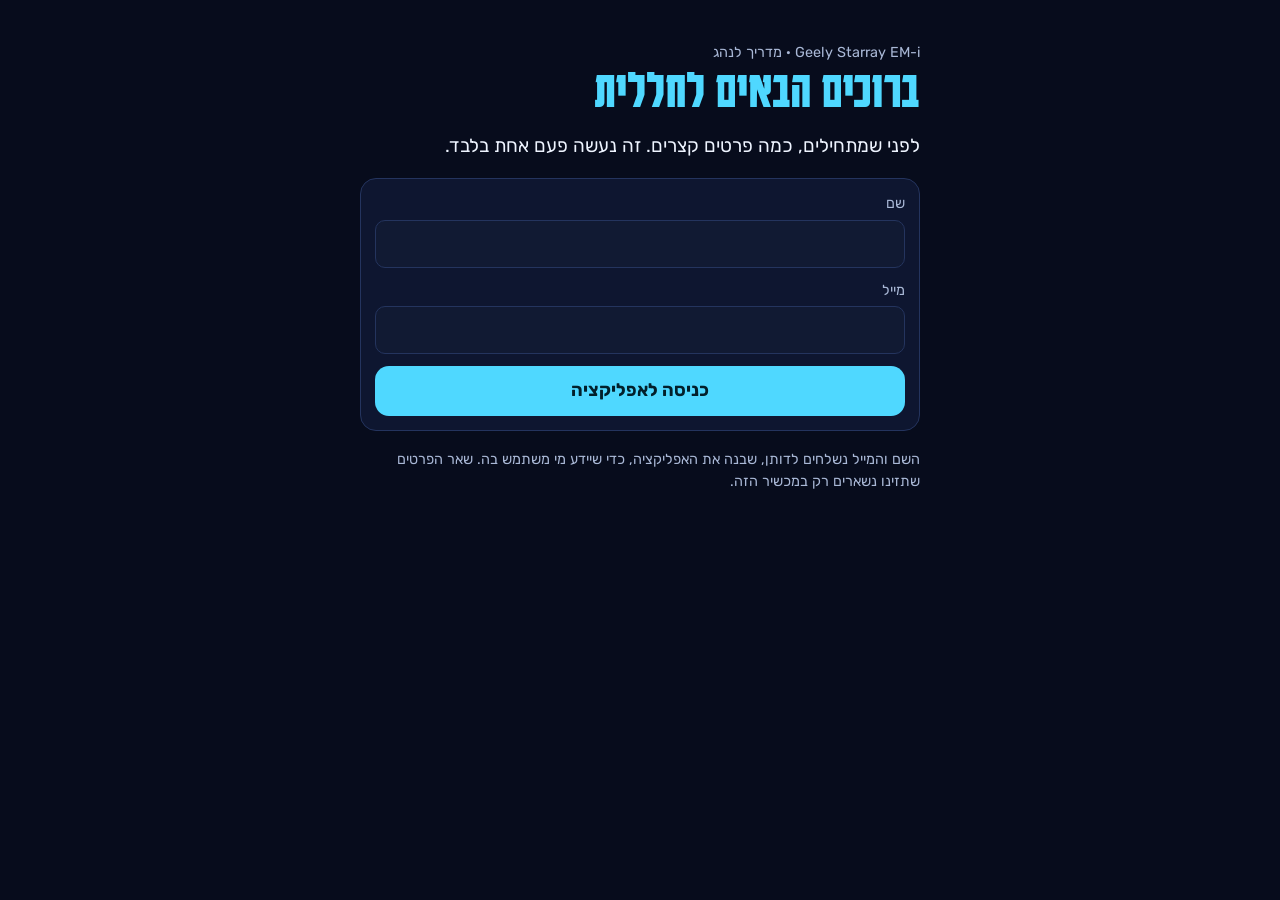
